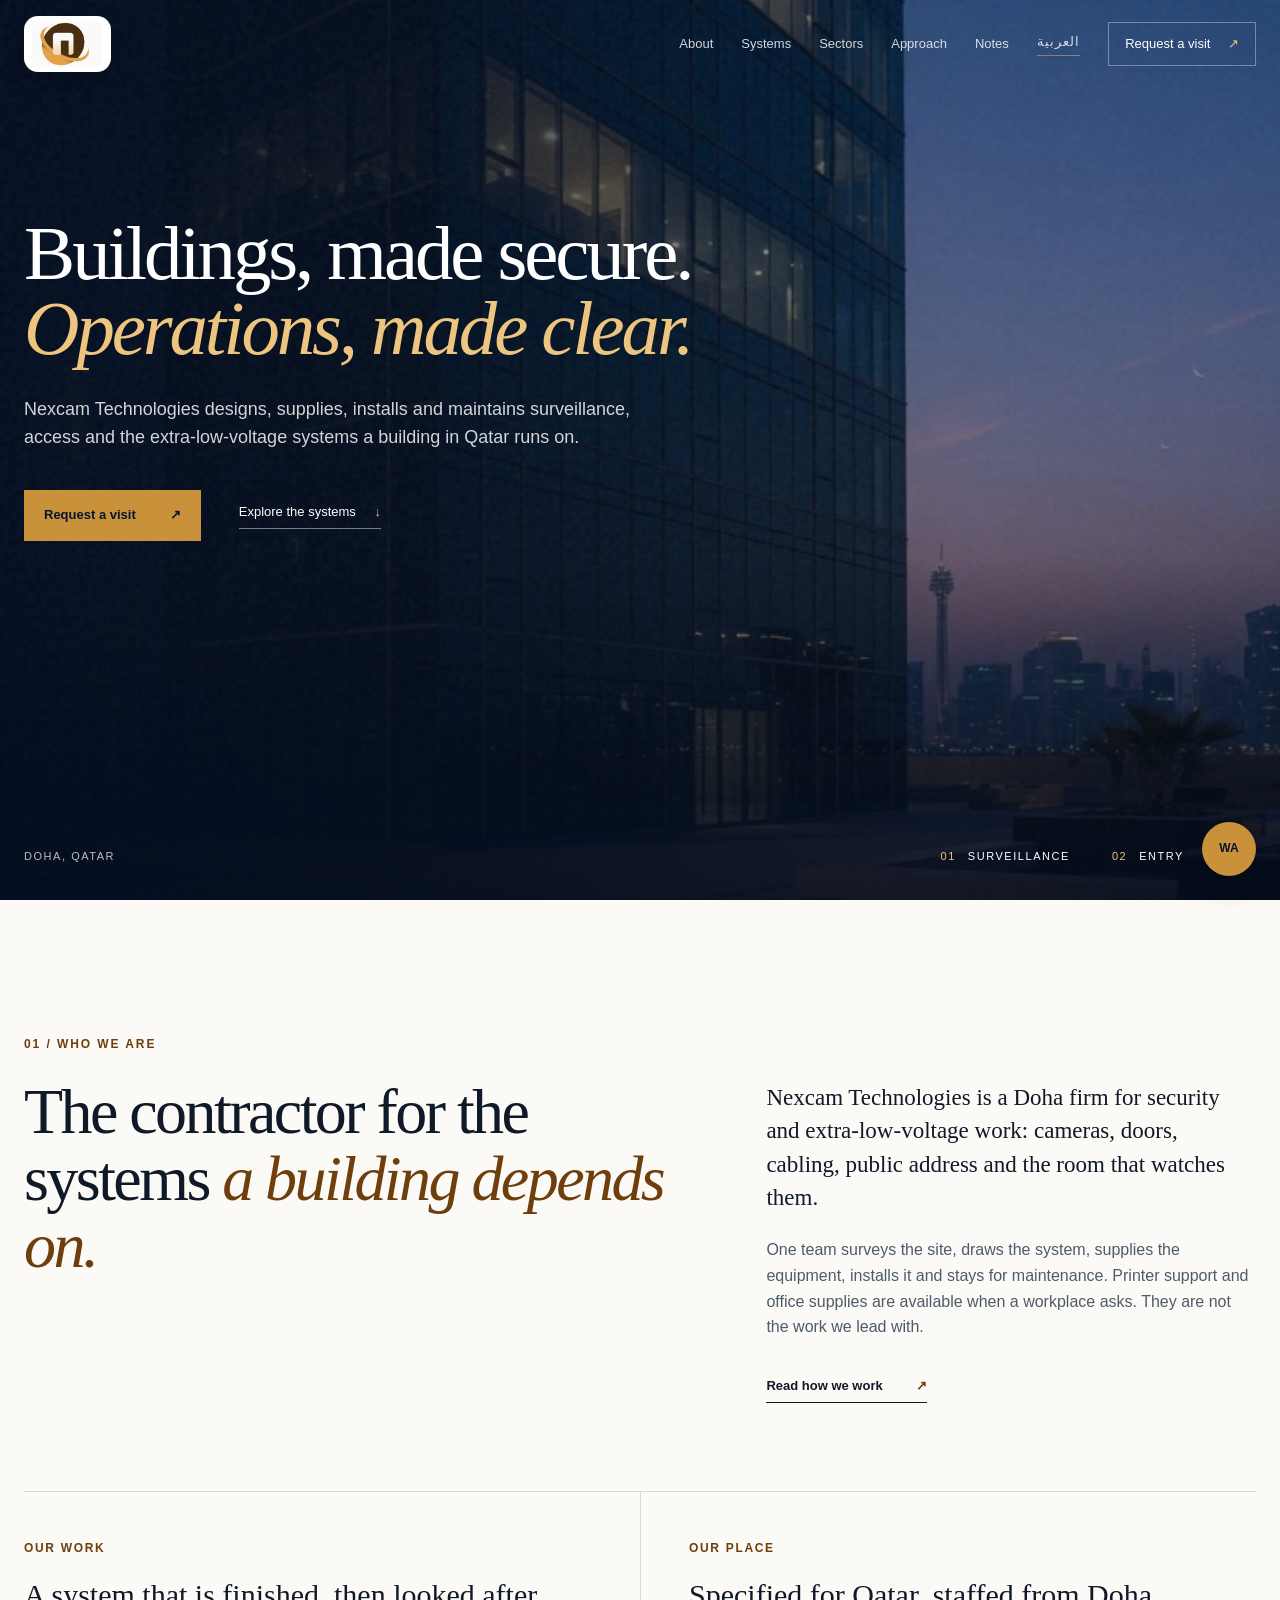
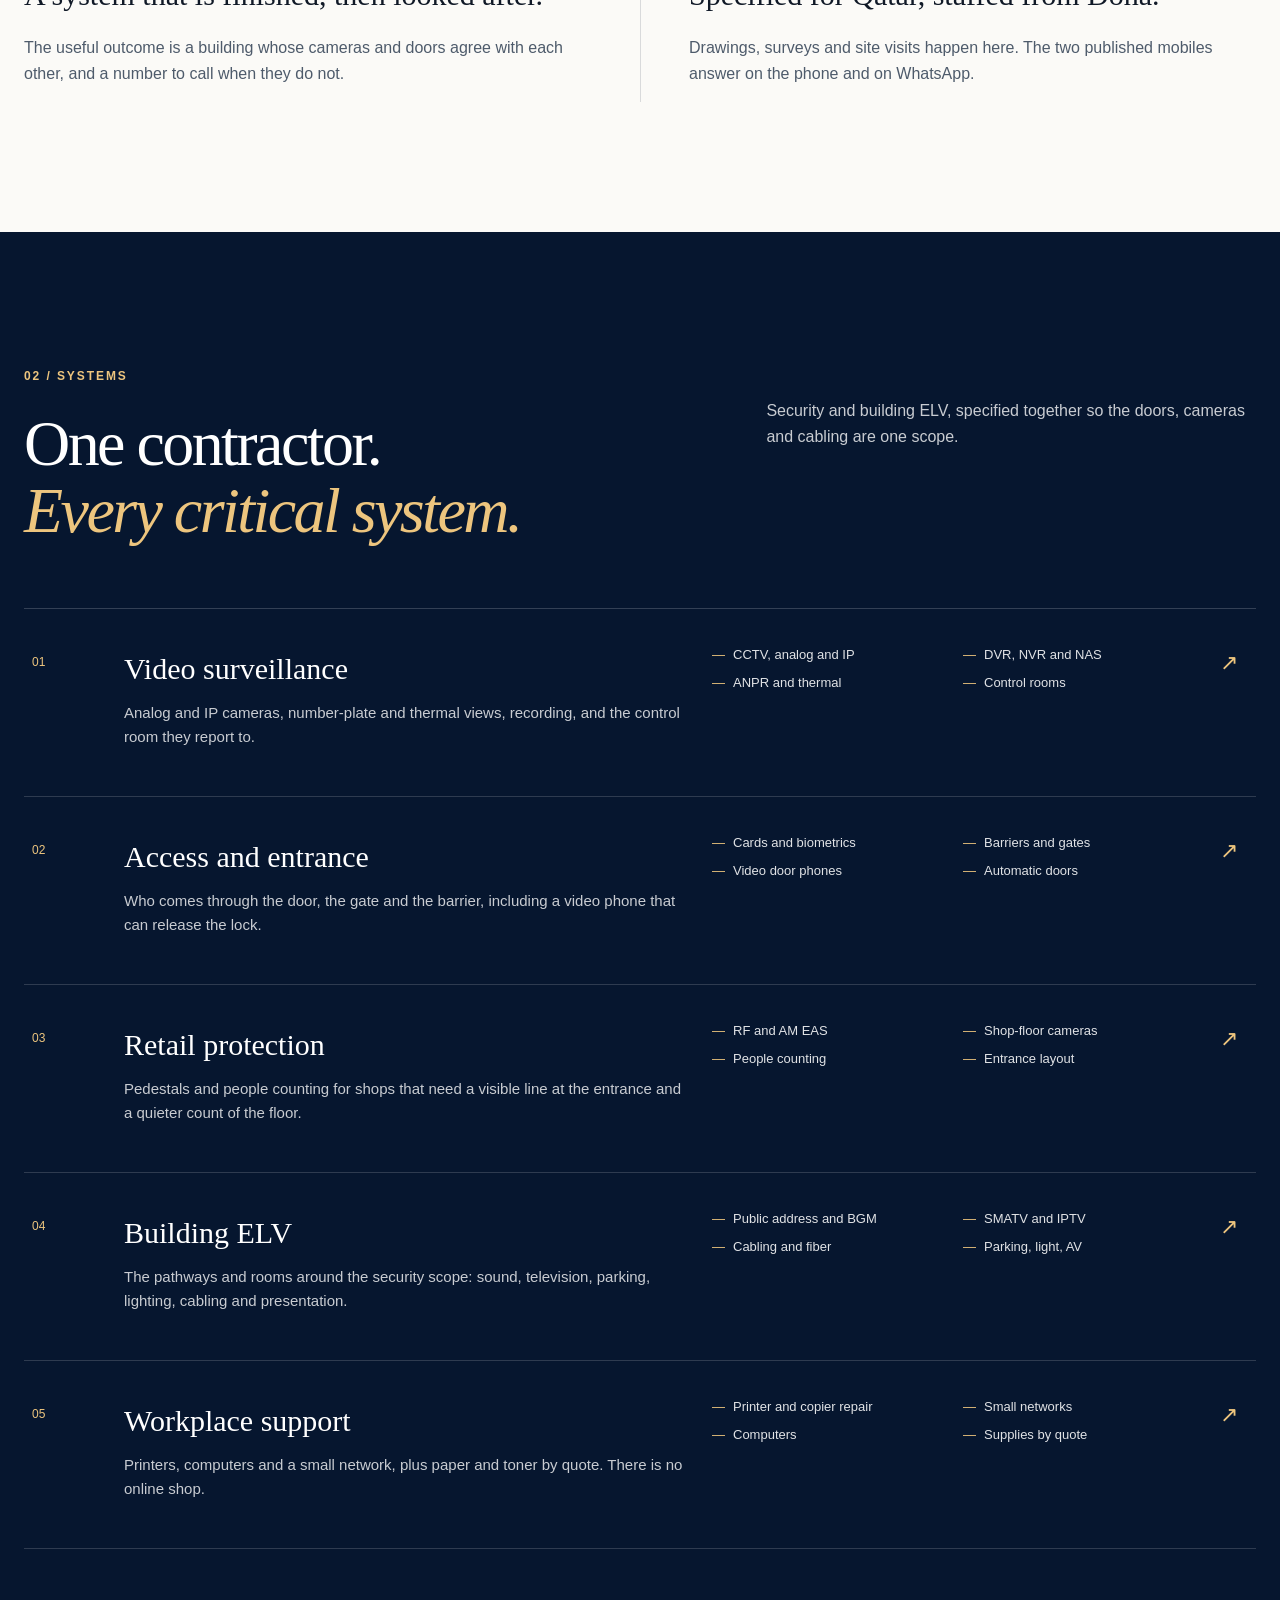
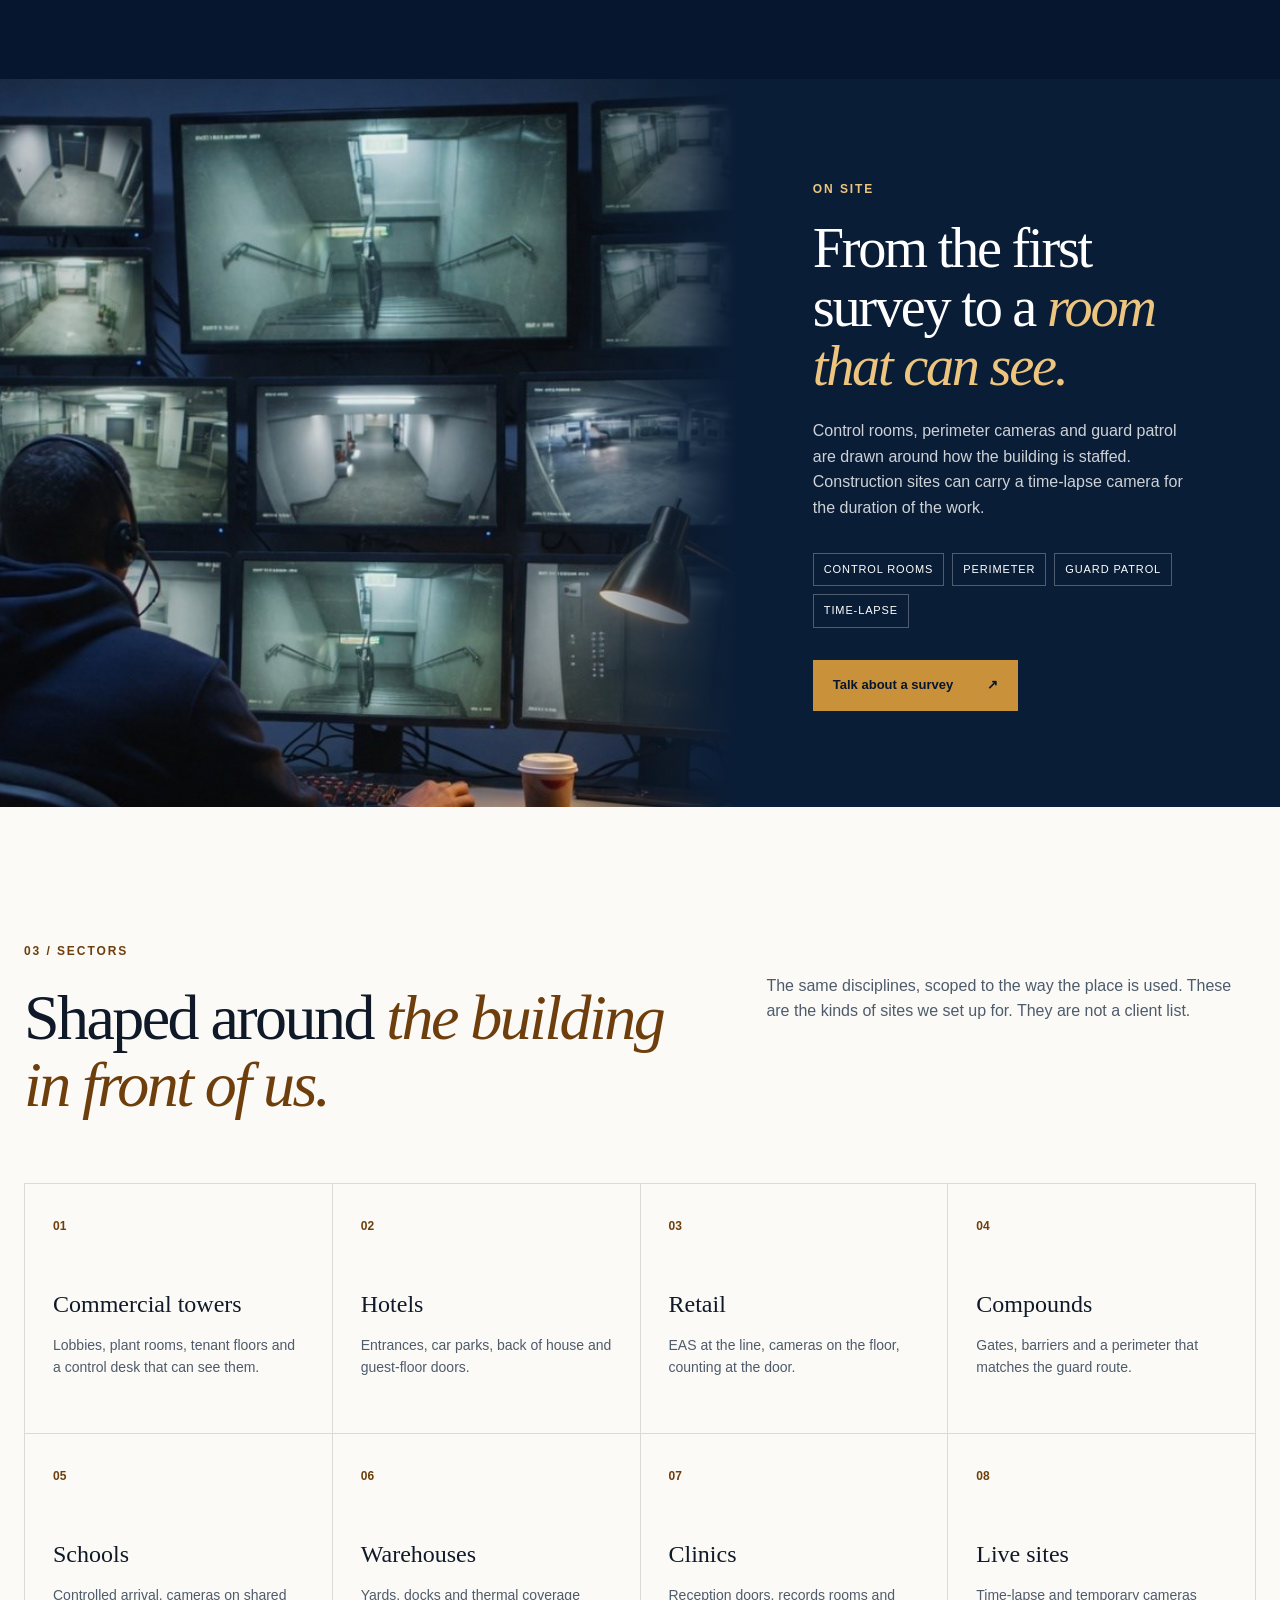
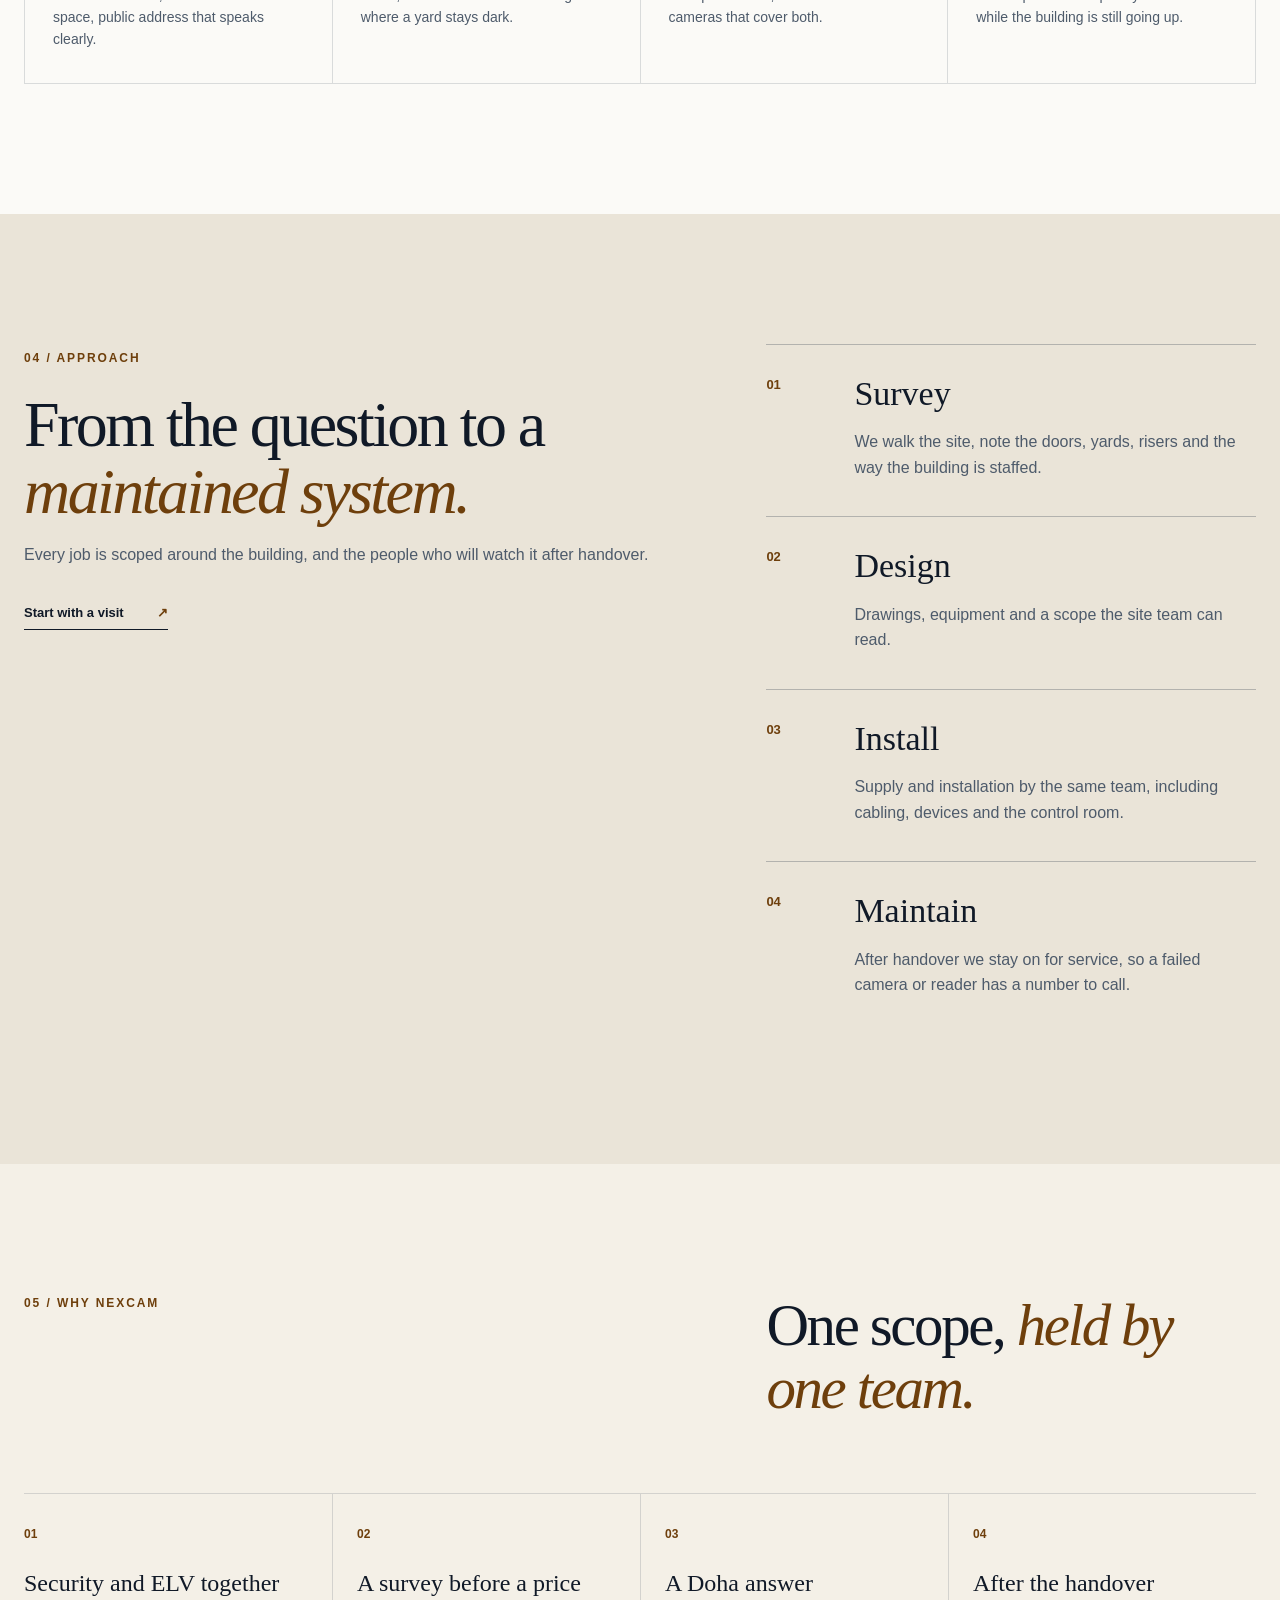
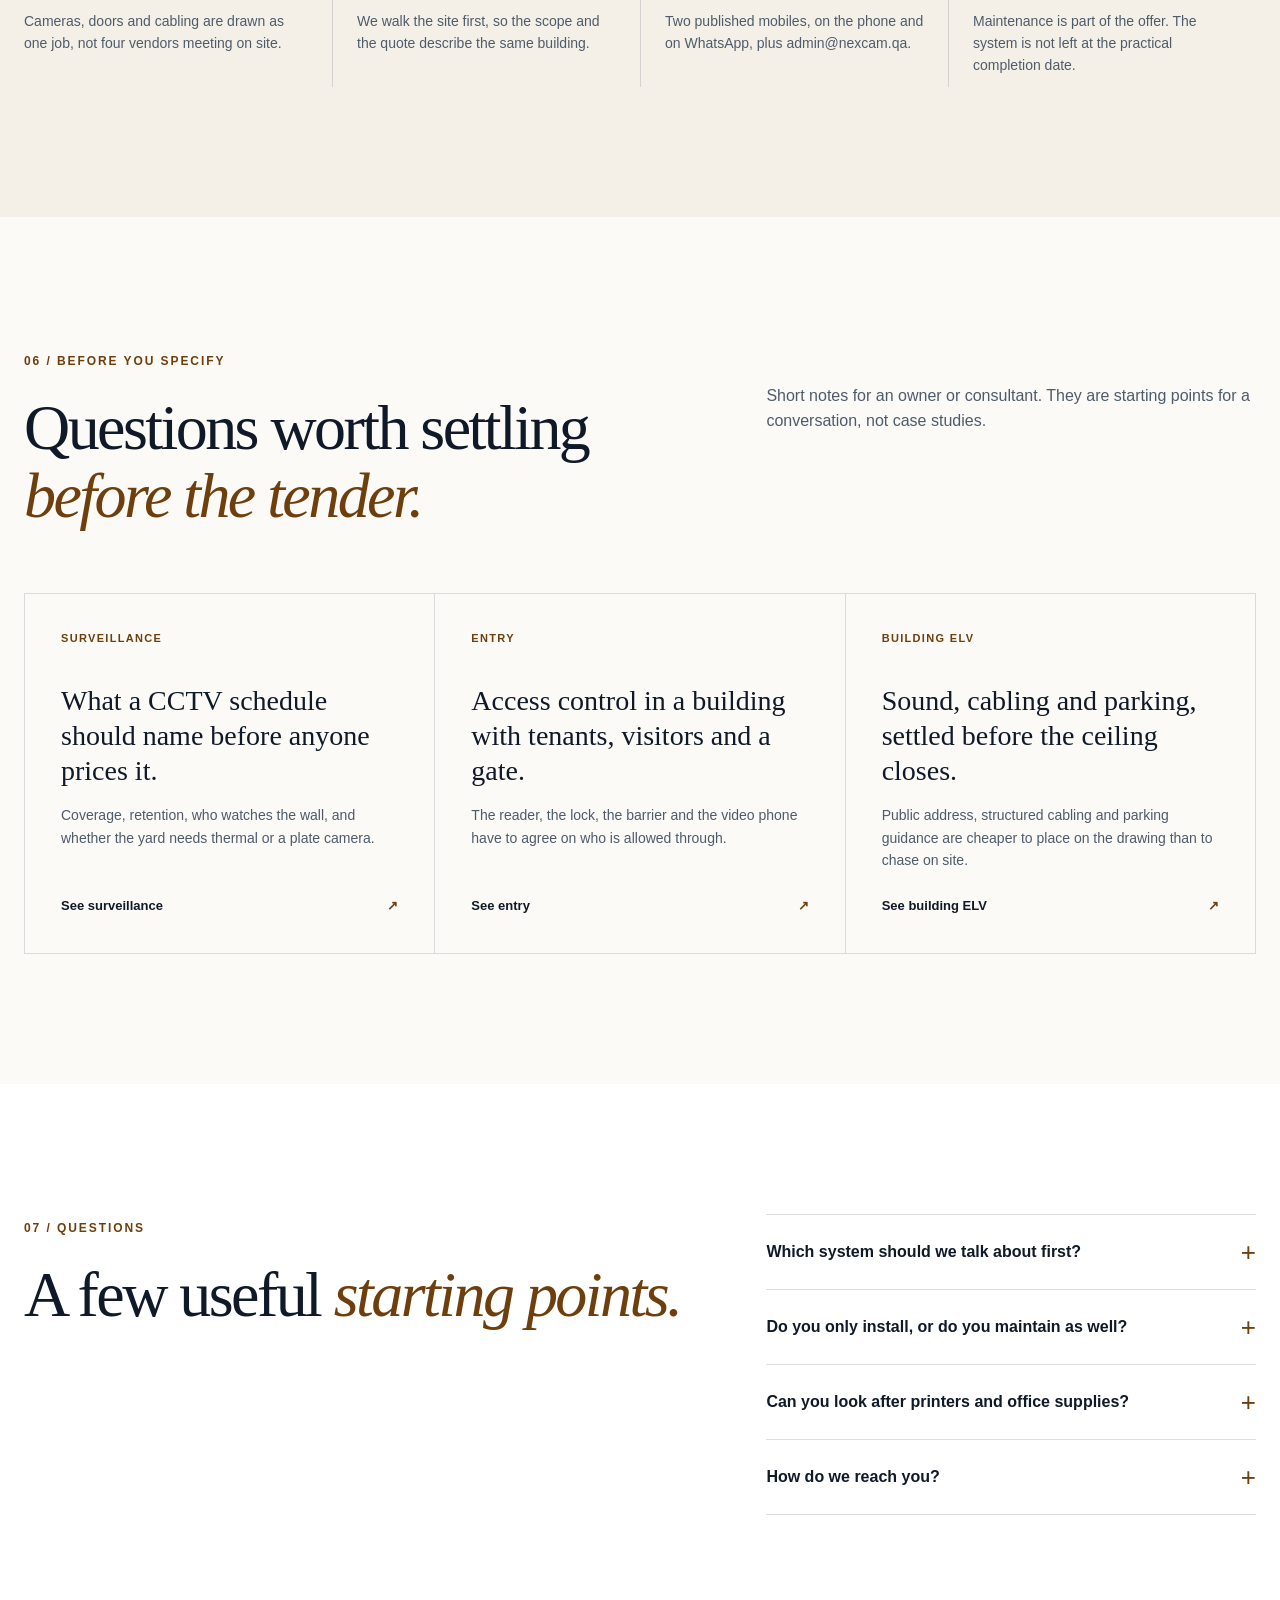
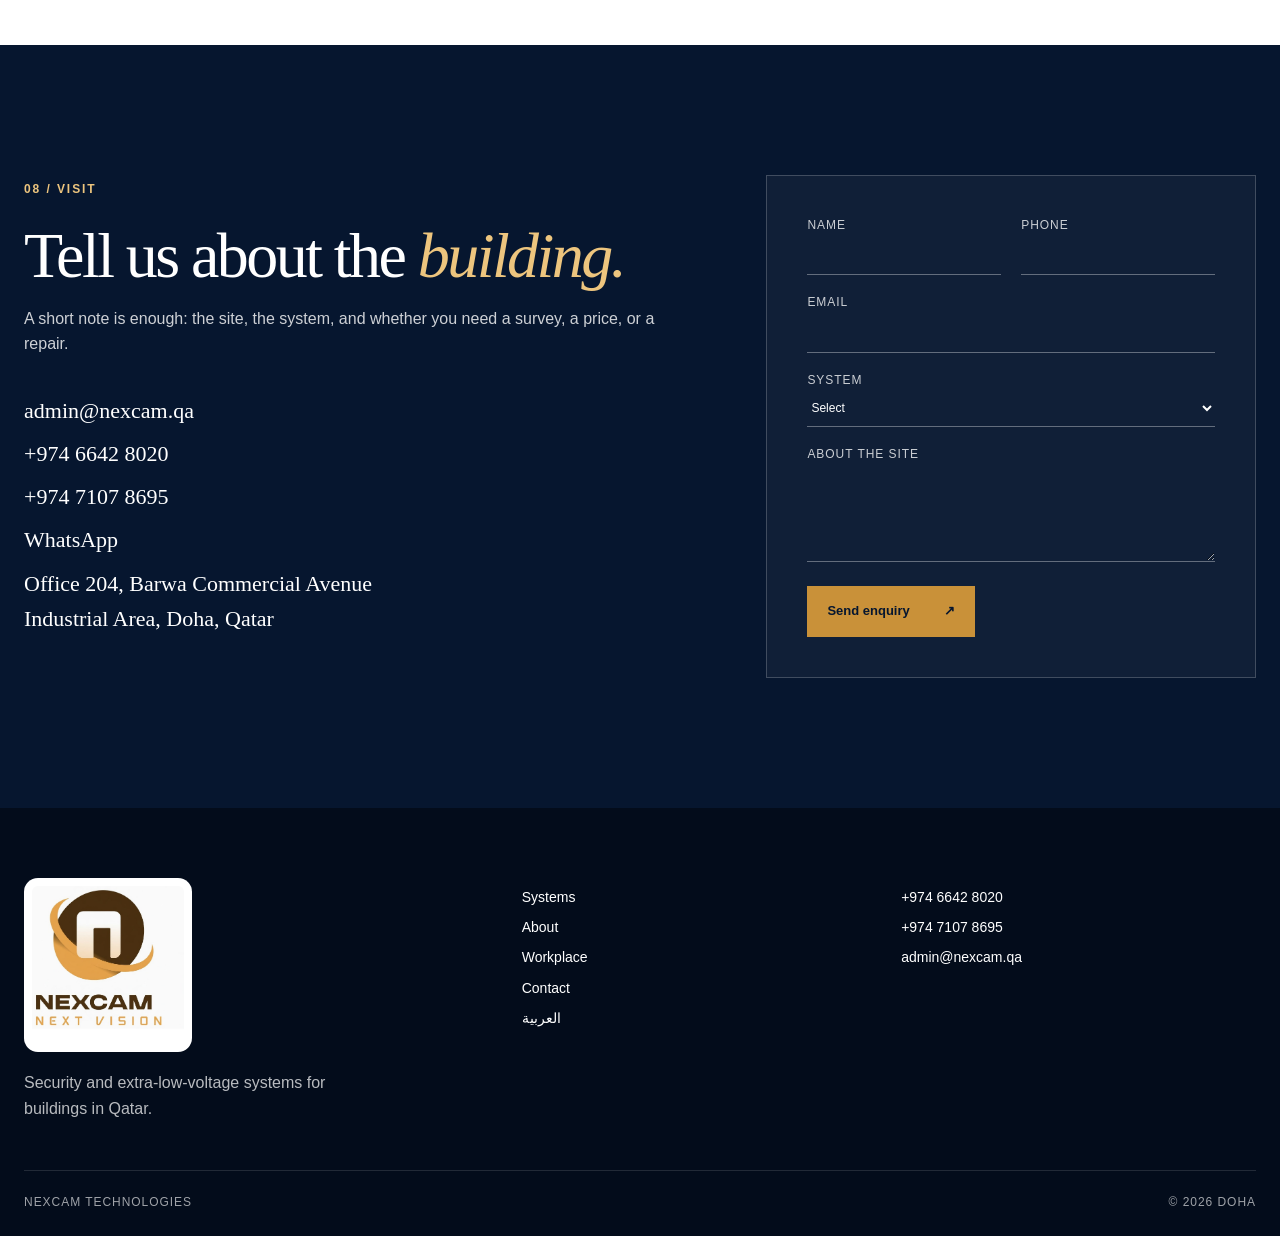
==== index.html @ b63e7134 "Remove fire alarm and fire safety content from the site Co-Authored-By: Claude Sonnet 5.5 <noreply@a" ====
<!DOCTYPE html>
<html lang="en" dir="ltr">
<head>
  <meta charset="utf-8">
  <meta name="viewport" content="width=device-width, initial-scale=1">
  <title>Nexcam Technologies | Security and ELV systems in Qatar</title>
  <meta name="description" content="Nexcam Technologies designs, supplies, installs and maintains security and extra-low-voltage systems for buildings in Qatar.">
  <link rel="canonical" href="https://nexcam.qa/">
  <link rel="alternate" hreflang="en" href="https://nexcam.qa/">
  <link rel="alternate" hreflang="ar" href="https://nexcam.qa/ar/">
  <link rel="alternate" hreflang="x-default" href="https://nexcam.qa/">
  <meta property="og:title" content="Nexcam Technologies | Security and ELV systems in Qatar">
  <meta property="og:description" content="Design, supply, installation and maintenance for surveillance, access and building ELV in Qatar.">
  <meta property="og:type" content="website">
  <meta property="og:url" content="https://nexcam.qa/">
  <meta property="og:image" content="https://nexcam.qa/images/dusk.jpg">
  <meta property="og:locale" content="en_QA">
  <meta property="og:locale:alternate" content="ar_QA">
  <meta name="twitter:card" content="summary_large_image">
  <meta name="theme-color" content="#06162f">
  <link rel="icon" href="assets/mark.svg" type="image/svg+xml">
  <link rel="preload" as="image" href="images/dusk.jpg">
  <link rel="stylesheet" href="css/styles.css">
  <script>document.documentElement.classList.add("js")</script>
  <script type="application/ld+json">
  {
    "@context": "https://schema.org",
    "@type": "LocalBusiness",
    "name": "Nexcam Technologies",
    "url": "https://nexcam.qa/",
    "image": "https://nexcam.qa/images/dusk.jpg",
    "email": "admin@nexcam.qa",
    "telephone": ["+97466428020", "+97471078695"],
    "address": {
      "@type": "PostalAddress",
      "streetAddress": "Office 204, Barwa Commercial Avenue, Industrial Area",
      "addressLocality": "Doha",
      "addressCountry": "QA"
    },
    "areaServed": "Qatar"
  }
  </script>
</head>
<body>
  <div class="scroll-progress" aria-hidden="true"><span></span></div>
  <a class="skip-link" href="#main">Skip to content</a>
  <header class="site-header" id="top">
    <div class="header-inner">
      <a class="brand" href="#top" aria-label="Nexcam Technologies home">
        <img src="images/logo-mark.jpg" alt="" width="320" height="320">
      </a>
      <div class="header-tools">
        <button class="menu-toggle" type="button" aria-expanded="false" aria-controls="main-nav" aria-label="Open navigation" data-open-label="Open navigation" data-close-label="Close navigation">
          <span></span><span></span>
        </button>
        <nav id="main-nav" class="main-nav" aria-label="Primary">
          <a href="#about">About</a>
          <a href="#services">Systems</a>
          <a href="#sectors">Sectors</a>
          <a href="#approach">Approach</a>
          <a href="#insights">Notes</a>
          <a class="lang" href="ar/index.html" hreflang="ar" lang="ar">العربية</a>
          <a class="nav-cta" href="#contact">Request a visit <span>↗</span></a>
        </nav>
      </div>
    </div>
  </header>
  <main id="main">
    <section class="hero" aria-labelledby="hero-title">
      <div class="hero-media" aria-hidden="true"></div>
      <div class="hero-grain" aria-hidden="true"></div>
      <div class="container hero-content">
        <h1 id="hero-title" class="reveal">Buildings, made secure.<br><em>Operations, made clear.</em></h1>
        <p class="hero-intro reveal">Nexcam Technologies designs, supplies, installs and maintains surveillance, access and the extra-low-voltage systems a building in Qatar runs on.</p>
        <div class="hero-actions reveal">
          <a class="button button-gold" href="#contact">Request a visit <span>↗</span></a>
          <a class="text-link" href="#services">Explore the systems <span>↓</span></a>
        </div>
      </div>
      <div class="hero-foot container reveal">
        <span>Doha, Qatar</span>
        <div class="hero-pillars">
          <span>01 <b>Surveillance</b></span>
          <span>02 <b>Entry</b></span>
        </div>
      </div>
    </section>

    <section class="statement section" id="about">
      <div class="container statement-grid">
        <div>
          <span class="section-index reveal">01 / Who we are</span>
          <h2 class="display reveal">The contractor for the systems <em>a building depends on.</em></h2>
        </div>
        <div class="statement-copy reveal">
          <p class="lead">Nexcam Technologies is a Doha firm for security and extra-low-voltage work: cameras, doors, cabling, public address and the room that watches them.</p>
          <p>One team surveys the site, draws the system, supplies the equipment, installs it and stays for maintenance. Printer support and office supplies are available when a workplace asks. They are not the work we lead with.</p>
          <a class="arrow-link" href="about.html">Read how we work <span>↗</span></a>
        </div>
      </div>
      <div class="container purpose-grid">
        <article class="purpose-card reveal">
          <small>Our work</small>
          <h3>A system that is finished, then looked after.</h3>
          <p>The useful outcome is a building whose cameras and doors agree with each other, and a number to call when they do not.</p>
        </article>
        <article class="purpose-card reveal">
          <small>Our place</small>
          <h3>Specified for Qatar, staffed from Doha.</h3>
          <p>Drawings, surveys and site visits happen here. The two published mobiles answer on the phone and on WhatsApp.</p>
        </article>
      </div>
    </section>

    <section class="services section section-navy" id="services">
      <div class="container">
        <div class="section-heading light">
          <div>
            <span class="section-index reveal">02 / Systems</span>
            <h2 class="display reveal">One contractor.<br><em>Every critical system.</em></h2>
          </div>
          <p class="reveal">Security and building ELV, specified together so the doors, cameras and cabling are one scope.</p>
        </div>
        <div class="service-list">
          <a class="service-row reveal" href="security.html#surveillance">
            <span class="service-no">01</span>
            <div><h3>Video surveillance</h3><p>Analog and IP cameras, number-plate and thermal views, recording, and the control room they report to.</p></div>
            <ul><li>CCTV, analog and IP</li><li>ANPR and thermal</li><li>DVR, NVR and NAS</li><li>Control rooms</li></ul>
            <span class="service-arrow" aria-hidden="true">↗</span>
          </a>
          <a class="service-row reveal" href="security.html#entry">
            <span class="service-no">02</span>
            <div><h3>Access and entrance</h3><p>Who comes through the door, the gate and the barrier, including a video phone that can release the lock.</p></div>
            <ul><li>Cards and biometrics</li><li>Video door phones</li><li>Barriers and gates</li><li>Automatic doors</li></ul>
            <span class="service-arrow" aria-hidden="true">↗</span>
          </a>
          <a class="service-row reveal" href="security.html#retail">
            <span class="service-no">03</span>
            <div><h3>Retail protection</h3><p>Pedestals and people counting for shops that need a visible line at the entrance and a quieter count of the floor.</p></div>
            <ul><li>RF and AM EAS</li><li>People counting</li><li>Shop-floor cameras</li><li>Entrance layout</li></ul>
            <span class="service-arrow" aria-hidden="true">↗</span>
          </a>
          <a class="service-row reveal" href="security.html#buildings">
            <span class="service-no">04</span>
            <div><h3>Building ELV</h3><p>The pathways and rooms around the security scope: sound, television, parking, lighting, cabling and presentation.</p></div>
            <ul><li>Public address and BGM</li><li>Cabling and fiber</li><li>SMATV and IPTV</li><li>Parking, light, AV</li></ul>
            <span class="service-arrow" aria-hidden="true">↗</span>
          </a>
          <a class="service-row reveal" href="workplace.html">
            <span class="service-no">05</span>
            <div><h3>Workplace support</h3><p>Printers, computers and a small network, plus paper and toner by quote. There is no online shop.</p></div>
            <ul><li>Printer and copier repair</li><li>Computers</li><li>Small networks</li><li>Supplies by quote</li></ul>
            <span class="service-arrow" aria-hidden="true">↗</span>
          </a>
        </div>
      </div>
    </section>

    <section class="trade-feature" aria-labelledby="watch-title">
      <div class="trade-image" role="img" aria-label="A dim control room with a wall of monitors."></div>
      <div class="trade-panel">
        <span class="section-index reveal">On site</span>
        <h2 id="watch-title" class="reveal">From the first survey to a <em>room that can see.</em></h2>
        <p class="reveal">Control rooms, perimeter cameras and guard patrol are drawn around how the building is staffed. Construction sites can carry a time-lapse camera for the duration of the work.</p>
        <div class="trade-tags reveal"><span>Control rooms</span><span>Perimeter</span><span>Guard patrol</span><span>Time-lapse</span></div>
        <a class="button button-gold reveal" href="#contact">Talk about a survey <span>↗</span></a>
      </div>
    </section>

    <section class="section" id="sectors">
      <div class="container">
        <div class="section-heading">
          <div>
            <span class="section-index reveal">03 / Sectors</span>
            <h2 class="display reveal">Shaped around <em>the building in front of us.</em></h2>
          </div>
          <p class="reveal">The same disciplines, scoped to the way the place is used. These are the kinds of sites we set up for. They are not a client list.</p>
        </div>
        <div class="industry-grid">
          <article class="industry-card reveal"><span>01</span><h3>Commercial towers</h3><p>Lobbies, plant rooms, tenant floors and a control desk that can see them.</p></article>
          <article class="industry-card reveal"><span>02</span><h3>Hotels</h3><p>Entrances, car parks, back of house and guest-floor doors.</p></article>
          <article class="industry-card reveal"><span>03</span><h3>Retail</h3><p>EAS at the line, cameras on the floor, counting at the door.</p></article>
          <article class="industry-card reveal"><span>04</span><h3>Compounds</h3><p>Gates, barriers and a perimeter that matches the guard route.</p></article>
          <article class="industry-card reveal"><span>05</span><h3>Schools</h3><p>Controlled arrival, cameras on shared space, public address that speaks clearly.</p></article>
          <article class="industry-card reveal"><span>06</span><h3>Warehouses</h3><p>Yards, docks and thermal coverage where a yard stays dark.</p></article>
          <article class="industry-card reveal"><span>07</span><h3>Clinics</h3><p>Reception doors, records rooms and cameras that cover both.</p></article>
          <article class="industry-card reveal"><span>08</span><h3>Live sites</h3><p>Time-lapse and temporary cameras while the building is still going up.</p></article>
        </div>
      </div>
    </section>

    <section class="approach section" id="approach">
      <div class="container approach-grid">
        <div class="approach-intro">
          <span class="section-index reveal">04 / Approach</span>
          <h2 class="display reveal">From the question to a <em>maintained system.</em></h2>
          <p class="reveal">Every job is scoped around the building, and the people who will watch it after handover.</p>
          <a class="arrow-link reveal" href="#contact">Start with a visit <span>↗</span></a>
        </div>
        <ol class="steps">
          <li class="reveal"><span>01</span><div><h3>Survey</h3><p>We walk the site, note the doors, yards, risers and the way the building is staffed.</p></div></li>
          <li class="reveal"><span>02</span><div><h3>Design</h3><p>Drawings, equipment and a scope the site team can read.</p></div></li>
          <li class="reveal"><span>03</span><div><h3>Install</h3><p>Supply and installation by the same team, including cabling, devices and the control room.</p></div></li>
          <li class="reveal"><span>04</span><div><h3>Maintain</h3><p>After handover we stay on for service, so a failed camera or reader has a number to call.</p></div></li>
        </ol>
      </div>
    </section>

    <section class="section section-ivory" id="why">
      <div class="container">
        <div class="why-head">
          <span class="section-index reveal">05 / Why Nexcam</span>
          <blockquote class="reveal">One scope, <em>held by one team.</em></blockquote>
        </div>
        <div class="why-grid">
          <article class="reveal"><span>01</span><h3>Security and ELV together</h3><p>Cameras, doors and cabling are drawn as one job, not four vendors meeting on site.</p></article>
          <article class="reveal"><span>02</span><h3>A survey before a price</h3><p>We walk the site first, so the scope and the quote describe the same building.</p></article>
          <article class="reveal"><span>03</span><h3>A Doha answer</h3><p>Two published mobiles, on the phone and on WhatsApp, plus admin@nexcam.qa.</p></article>
          <article class="reveal"><span>04</span><h3>After the handover</h3><p>Maintenance is part of the offer. The system is not left at the practical completion date.</p></article>
        </div>
      </div>
    </section>

    <section class="section" id="insights">
      <div class="container">
        <div class="section-heading">
          <div>
            <span class="section-index reveal">06 / Before you specify</span>
            <h2 class="display reveal">Questions worth settling <em>before the tender.</em></h2>
          </div>
          <p class="reveal">Short notes for an owner or consultant. They are starting points for a conversation, not case studies.</p>
        </div>
        <div class="insight-grid">
          <article class="insight-card reveal">
            <small>Surveillance</small>
            <h3>What a CCTV schedule should name before anyone prices it.</h3>
            <p>Coverage, retention, who watches the wall, and whether the yard needs thermal or a plate camera.</p>
            <a href="security.html#surveillance">See surveillance <span>↗</span></a>
          </article>
          <article class="insight-card reveal">
            <small>Entry</small>
            <h3>Access control in a building with tenants, visitors and a gate.</h3>
            <p>The reader, the lock, the barrier and the video phone have to agree on who is allowed through.</p>
            <a href="security.html#entry">See entry <span>↗</span></a>
          </article>
          <article class="insight-card reveal">
            <small>Building ELV</small>
            <h3>Sound, cabling and parking, settled before the ceiling closes.</h3>
            <p>Public address, structured cabling and parking guidance are cheaper to place on the drawing than to chase on site.</p>
            <a href="security.html#buildings">See building ELV <span>↗</span></a>
          </article>
        </div>
      </div>
    </section>

    <section class="faq section" id="questions">
      <div class="container faq-grid">
        <div>
          <span class="section-index reveal">07 / Questions</span>
          <h2 class="display reveal">A few useful <em>starting points.</em></h2>
        </div>
        <div class="accordion reveal">
          <details>
            <summary>Which system should we talk about first? <span>+</span></summary>
            <p>Start with the decision in front of you: a new building, a tender, or a failed camera line. We will say which parts of the scope belong together.</p>
          </details>
          <details>
            <summary>Do you only install, or do you maintain as well? <span>+</span></summary>
            <p>Both. Survey, design, supply, installation and maintenance are one sequence. A site can also call us for an existing system.</p>
          </details>
          <details>
            <summary>Can you look after printers and office supplies? <span>+</span></summary>
            <p>Yes, as a quieter line of work: printer and copier repair, computers, a small network, and paper, toner and desk supplies by quote. There is no cart.</p>
          </details>
          <details>
            <summary>How do we reach you? <span>+</span></summary>
            <p>Call or WhatsApp +974 6642 8020 or +974 7107 8695, or write to admin@nexcam.qa. The form opens an email with what you typed.</p>
          </details>
        </div>
      </div>
    </section>

    <section class="contact section" id="contact">
      <div class="container contact-grid">
        <div class="contact-copy">
          <span class="section-index reveal">08 / Visit</span>
          <h2 class="display reveal">Tell us about the <em>building.</em></h2>
          <p class="reveal">A short note is enough: the site, the system, and whether you need a survey, a price, or a repair.</p>
          <div class="contact-details reveal">
            <a href="mailto:admin@nexcam.qa">admin@nexcam.qa</a>
            <a href="tel:+97466428020">+974 6642 8020</a>
            <a href="tel:+97471078695">+974 7107 8695</a>
            <a href="https://wa.me/97466428020">WhatsApp</a>
            <span>Office 204, Barwa Commercial Avenue<br>Industrial Area, Doha, Qatar</span>
          </div>
        </div>
        <form class="contact-form enquiry reveal" data-subject="Website enquiry">
          <p class="form-error" hidden>Add the missing fields, then send again.</p>
          <div class="field-row">
            <label>Name<input id="name" name="name" required autocomplete="name"></label>
            <label>Phone<input id="phone" name="phone" type="tel" required autocomplete="tel"></label>
          </div>
          <label>Email<input id="email" name="email" type="email" required autocomplete="email"></label>
          <label>System
            <select id="service" name="service" required>
              <option value="">Select</option>
              <option>Surveillance</option>
              <option>Access and entrance</option>
              <option>Retail protection</option>
              <option>Building ELV</option>
              <option>Workplace support</option>
              <option>Not sure yet</option>
            </select>
          </label>
          <label>About the site<textarea id="message" name="message" rows="4" required></textarea></label>
          <label class="hp-field">Company<input name="company" tabindex="-1" autocomplete="off"></label>
          <button class="button button-gold" type="submit">Send enquiry <span>↗</span></button>
          <p class="form-note" hidden>Your email app will open with this note addressed to admin@nexcam.qa.</p>
        </form>
      </div>
    </section>
  </main>
  <footer class="site-footer">
    <div class="container footer-top">
      <div class="footer-brand">
        <img src="images/logo.jpg" alt="Nexcam, Next Vision" width="280" height="280">
        <p>Security and extra-low-voltage systems for buildings in Qatar.</p>
      </div>
      <nav class="footer-links" aria-label="Footer">
        <a href="security.html">Systems</a>
        <a href="about.html">About</a>
        <a href="workplace.html">Workplace</a>
        <a href="contact.html">Contact</a>
        <a href="ar/index.html" hreflang="ar" lang="ar">العربية</a>
      </nav>
      <div class="footer-links">
        <a href="tel:+97466428020">+974 6642 8020</a>
        <a href="tel:+97471078695">+974 7107 8695</a>
        <a href="mailto:admin@nexcam.qa">admin@nexcam.qa</a>
      </div>
    </div>
    <div class="container footer-bottom">
      <span>Nexcam Technologies</span>
      <span>© <span id="year"></span> Doha</span>
    </div>
  </footer>
  <a class="whatsapp-float" href="https://wa.me/97466428020?text=Hello%20Nexcam%2C%20I%20would%20like%20to%20discuss%20a%20building." aria-label="WhatsApp Nexcam">WA</a>
  <script src="js/main.js"></script>
</body>
</html>
---- css/styles.css ----
:root {
  --navy: #06162f;
  --navy-2: #0b2344;
  --gold: #c99139;
  --gold-light: #edc57e;
  --gold-ink: #6e3f0c;
  --ivory: #f4f0e7;
  --paper: #fbfaf7;
  --ink: #101927;
  --muted: #4e5b6b;
  --line: rgba(13, 29, 50, 0.14);
  --max: 1240px;
  --serif: Georgia, "Times New Roman", serif;
  --sans: "Segoe UI", Arial, sans-serif;
  --header: 88px;
}

* { box-sizing: border-box; }
html { scroll-behavior: smooth; overflow-x: clip; scrollbar-color: var(--gold) var(--navy); }
body {
  margin: 0;
  background: var(--paper);
  color: var(--ink);
  font-family: var(--sans);
  font-size: 16px;
  line-height: 1.6;
  overflow-x: hidden;
}
[dir="rtl"] {
  --serif: "Traditional Arabic", "Sakkal Majalla", "Noto Naskh Arabic", Georgia, serif;
  --sans: "Segoe UI", Tahoma, "Noto Naskh Arabic", sans-serif;
}
a { color: inherit; text-decoration: none; }
button, input, textarea, select { font: inherit; color: inherit; }
img { max-width: 100%; display: block; }
::selection { background: var(--gold); color: var(--navy); }
:focus-visible { outline: 2px solid var(--gold); outline-offset: 3px; }
.container { width: min(calc(100% - 48px), var(--max)); margin-inline: auto; }
.section { padding: 130px 0; }
.section-navy { background: var(--navy); color: white; }
.section-ivory { background: var(--ivory); }
.skip-link {
  position: fixed;
  top: -80px;
  inset-inline-start: 20px;
  z-index: 999;
  background: white;
  color: var(--navy);
  padding: 12px 18px;
}
.skip-link:focus { top: 20px; }
.scroll-progress { position: fixed; inset: 0 0 auto; height: 3px; z-index: 999; background: transparent; }
.scroll-progress span { display: block; width: 0; height: 100%; background: var(--gold); }

.site-header {
  position: fixed;
  inset: 0 0 auto;
  z-index: 100;
  height: var(--header);
  color: white;
  transition: background 0.35s, height 0.35s, box-shadow 0.35s;
}
.site-header.scrolled,
.site-header.solid {
  height: 72px;
  background: rgba(6, 22, 47, 0.96);
  box-shadow: 0 12px 30px rgba(0, 0, 0, 0.18);
  backdrop-filter: blur(16px);
}
.header-inner {
  height: 100%;
  width: min(calc(100% - 48px), 1380px);
  margin: auto;
  display: flex;
  align-items: center;
  justify-content: space-between;
  gap: 24px;
}
.brand { display: inline-flex; align-items: center; background: #fff; border-radius: 14px; padding: 5px 8px; box-shadow: 0 8px 22px rgba(0, 0, 0, 0.22); }
.brand img { height: 46px; width: auto; object-fit: contain; border-radius: 8px; }
.header-tools { display: flex; align-items: center; gap: 22px; }
.main-nav { display: flex; align-items: center; gap: 28px; font-size: 13px; }
.main-nav > a:not(.nav-cta) { color: rgba(255, 255, 255, 0.82); transition: color 0.25s; }
.main-nav > a:not(.nav-cta):hover,
.main-nav > a[aria-current="page"] { color: white; }
.nav-cta { border: 1px solid rgba(255, 255, 255, 0.35); padding: 11px 16px; color: white; }
.nav-cta span { color: var(--gold-light); margin-inline-start: 14px; }
.lang {
  color: var(--gold-light);
  font-size: 13px;
  letter-spacing: 0.08em;
  border-bottom: 1px solid rgba(237, 197, 126, 0.45);
  padding-bottom: 2px;
}
.menu-toggle { display: none; background: none; border: 0; width: 44px; height: 44px; padding: 10px; cursor: pointer; }
.menu-toggle span { display: block; height: 1px; background: white; margin: 8px 0; transition: transform 0.25s; }

.hero {
  position: relative;
  min-height: 790px;
  height: 100svh;
  color: white;
  overflow: hidden;
  background: var(--navy);
}
.hero-media {
  position: absolute;
  inset: -6% 0;
  background:
    linear-gradient(90deg, rgba(3, 13, 31, 0.99) 0%, rgba(3, 13, 31, 0.84) 32%, rgba(3, 13, 31, 0.28) 68%, rgba(3, 13, 31, 0.18) 100%),
    url("../images/dusk.jpg") center / cover no-repeat;
  will-change: transform;
}
[dir="rtl"] .hero-media {
  background:
    linear-gradient(270deg, rgba(3, 13, 31, 0.99) 0%, rgba(3, 13, 31, 0.84) 32%, rgba(3, 13, 31, 0.28) 68%, rgba(3, 13, 31, 0.18) 100%),
    url("../images/dusk.jpg") center / cover no-repeat;
}
.hero::after {
  content: "";
  position: absolute;
  inset: 0;
  background: linear-gradient(0deg, rgba(3, 13, 31, 0.78), transparent 38%);
  pointer-events: none;
}
.hero-grain {
  position: absolute;
  inset: 0;
  opacity: 0.13;
  pointer-events: none;
  background-image: url("data:image/svg+xml,%3Csvg viewBox='0 0 180 180' xmlns='http://www.w3.org/2000/svg'%3E%3Cfilter id='n'%3E%3CfeTurbulence type='fractalNoise' baseFrequency='.8' numOctaves='3' stitchTiles='stitch'/%3E%3C/filter%3E%3Crect width='100%25' height='100%25' filter='url(%23n)' opacity='.45'/%3E%3C/svg%3E");
}
.hero-content { position: relative; z-index: 2; padding-top: clamp(160px, 22vh, 230px); }
.section-index {
  display: inline-block;
  color: var(--gold-ink);
  font-size: 12px;
  font-weight: 700;
  letter-spacing: 0.16em;
  text-transform: uppercase;
}
[dir="rtl"] .section-index,
[dir="rtl"] .hero-foot,
[dir="rtl"] .lang { letter-spacing: 0; text-transform: none; }
.hero h1 {
  font-family: var(--serif);
  font-weight: 400;
  font-size: clamp(52px, 6vw, 92px);
  letter-spacing: -0.04em;
  line-height: 0.98;
  margin: 18px 0 28px;
  max-width: 12em;
}
[dir="rtl"] .hero h1 { letter-spacing: 0; line-height: 1.25; max-width: 12ch; }
.hero h1 em, .display em, .trade-panel h2 em, blockquote em { font-style: italic; font-weight: 400; }
.hero h1 em, .trade-panel h2 em, .contact-copy .display em, .page-hero em { color: var(--gold-light); }
.display em, blockquote em { color: var(--gold-ink); }
.hero-intro { max-width: 40rem; color: rgba(255, 255, 255, 0.82); font-size: 18px; text-wrap: pretty; }
.hero-actions { display: flex; align-items: center; gap: 38px; margin-top: 38px; flex-wrap: wrap; }
.button {
  display: inline-flex;
  align-items: center;
  justify-content: space-between;
  gap: 34px;
  padding: 15px 20px;
  border: 0;
  font-weight: 650;
  font-size: 13px;
  cursor: pointer;
  transition: transform 0.25s, background 0.25s;
}
.button:hover { transform: translateY(-2px); }
.button-gold { background: var(--gold); color: var(--navy); }
.button-gold:hover { background: var(--gold-light); }
.text-link { font-size: 13px; border-bottom: 1px solid rgba(255, 255, 255, 0.45); padding-bottom: 5px; }
.text-link span { color: var(--gold-light); margin-inline-start: 15px; }
.arrow-link span { color: var(--gold-ink); margin-inline-start: 15px; }
.section-navy .section-index,
.trade-panel .section-index,
.contact .section-index,
.page-hero .crumb { color: var(--gold-light); }
.hero-foot {
  position: absolute;
  z-index: 2;
  bottom: 34px;
  left: 50%;
  transform: translateX(-50%);
  width: min(calc(100% - 48px), var(--max));
  display: flex;
  align-items: end;
  justify-content: space-between;
  gap: 24px;
  font-size: 11px;
  text-transform: uppercase;
  letter-spacing: 0.14em;
  color: rgba(255, 255, 255, 0.72);
}
.hero-foot.reveal { transform: translate(-50%, 32px); }
.js .hero-foot.reveal.is-visible { transform: translate(-50%, 0); }
.hero-pillars { display: flex; gap: 42px; padding-inline-end: 72px; }
.hero-pillars span { display: flex; gap: 12px; color: var(--gold-light); }
.hero-pillars b { color: white; font-weight: 500; }

.page-hero { background: var(--navy); color: white; padding: 168px 0 78px; }
.page-hero .display { margin: 12px 0 0; max-width: 14em; }
.crumb { color: var(--gold-light); font-size: 13px; }

.statement-grid, .section-heading, .approach-grid, .faq-grid, .contact-grid, .why-head {
  display: grid;
  grid-template-columns: 1.15fr 0.85fr;
  gap: 80px;
  align-items: start;
}
.display {
  font-family: var(--serif);
  font-weight: 400;
  font-size: clamp(42px, 5vw, 72px);
  letter-spacing: -0.04em;
  line-height: 1.05;
  margin: 22px 0 0;
}
[dir="rtl"] .display,
[dir="rtl"] .hero h1,
[dir="rtl"] blockquote { letter-spacing: 0; line-height: 1.35; }
.statement-copy { padding-top: 28px; }
.statement-copy p, .approach-intro > p, .section-heading > p { color: var(--muted); }
.statement-copy .lead, .lead {
  color: var(--ink);
  font-family: var(--serif);
  font-size: 23px;
  line-height: 1.45;
}
.arrow-link {
  display: inline-flex;
  gap: 18px;
  font-weight: 700;
  font-size: 13px;
  padding-bottom: 5px;
  border-bottom: 1px solid var(--ink);
  margin-top: 20px;
}
.section-navy .arrow-link,
.contact .arrow-link { border-bottom-color: rgba(255, 255, 255, 0.45); color: white; }
.purpose-grid { display: grid; grid-template-columns: 1fr 1fr; margin-top: 88px; border-top: 1px solid var(--line); }
.purpose-card { padding: 42px 48px 0 0; }
.purpose-card + .purpose-card { border-inline-start: 1px solid var(--line); padding-inline-start: 48px; padding-inline-end: 0; }
.purpose-card small { text-transform: uppercase; letter-spacing: 0.14em; color: var(--gold-ink); font-weight: 700; font-size: 12px; }
[dir="rtl"] .purpose-card small { letter-spacing: 0; text-transform: none; }
.purpose-card h3 { font-family: var(--serif); font-size: 30px; font-weight: 400; margin: 12px 0; }
.purpose-card p { color: var(--muted); max-width: 42rem; }

.section-heading { margin-bottom: 64px; }
.section-heading > p { margin: 36px 0 0; max-width: 42rem; }
.section-heading.light > p { color: rgba(255, 255, 255, 0.78); }
.section-heading.light .display em { color: var(--gold-light); }
.service-list { border-top: 1px solid rgba(255, 255, 255, 0.18); }
a.service-row { color: inherit; }
.service-row {
  min-height: 188px;
  padding: 36px 8px;
  display: grid;
  grid-template-columns: 64px 1.05fr 0.9fr 28px;
  gap: 28px;
  align-items: start;
  border-bottom: 1px solid rgba(255, 255, 255, 0.16);
  transition: background 0.3s, padding 0.3s;
}
.service-row:hover { background: rgba(255, 255, 255, 0.045); padding-inline-start: 18px; }
.service-no { color: var(--gold-light); font-size: 12px; padding-top: 8px; }
.service-row h3 { font-family: var(--serif); font-weight: 400; font-size: 30px; margin: 0 0 8px; }
.service-row p { color: rgba(255, 255, 255, 0.78); margin: 0; font-size: 15px; }
.service-row ul { list-style: none; margin: 0; padding: 0; color: rgba(255, 255, 255, 0.88); font-size: 13px; columns: 2; column-gap: 22px; }
.service-row li { margin-bottom: 7px; break-inside: avoid; }
.service-row li::before { content: "—"; color: var(--gold-light); margin-inline-end: 8px; }
.service-arrow { color: var(--gold-light); font-size: 22px; transition: transform 0.3s; }
.service-row:hover .service-arrow { transform: rotate(45deg); }
[dir="rtl"] .service-row:hover .service-arrow { transform: rotate(-45deg); }

.trade-feature { min-height: 680px; display: grid; grid-template-columns: 1.15fr 0.85fr; background: #0a1d36; color: white; }
.trade-image {
  background:
    linear-gradient(90deg, transparent 78%, #0a1d36 100%),
    url("../images/control-room.jpg") center / cover;
  min-height: 640px;
}
[dir="rtl"] .trade-image {
  background:
    linear-gradient(270deg, transparent 78%, #0a1d36 100%),
    url("../images/control-room.jpg") center / cover;
}
.trade-panel { padding: 96px clamp(36px, 6vw, 88px); align-self: center; }
.trade-panel h2 {
  font-family: var(--serif);
  font-size: clamp(40px, 4.4vw, 64px);
  font-weight: 400;
  line-height: 1.05;
  letter-spacing: -0.04em;
  margin: 18px 0 22px;
}
[dir="rtl"] .trade-panel h2 { letter-spacing: 0; line-height: 1.35; }
.trade-panel p { color: rgba(255, 255, 255, 0.8); }
.trade-tags { margin: 32px 0; display: flex; flex-wrap: wrap; gap: 8px; }
.trade-tags span {
  padding: 7px 10px;
  border: 1px solid rgba(255, 255, 255, 0.28);
  font-size: 11px;
  letter-spacing: 0.08em;
  text-transform: uppercase;
}
[dir="rtl"] .trade-tags span { letter-spacing: 0; text-transform: none; }

.industry-grid, .insight-grid { display: grid; border-top: 1px solid var(--line); border-inline-start: 1px solid var(--line); }
.industry-grid { grid-template-columns: repeat(4, 1fr); }
.industry-card, .insight-card { border-inline-end: 1px solid var(--line); border-bottom: 1px solid var(--line); }
.industry-card { min-height: 250px; padding: 28px; transition: background 0.3s, color 0.3s; }
.industry-card:hover { background: var(--navy); color: white; }
.industry-card > span, .why-grid span, .insight-card small { color: var(--gold-ink); font-size: 12px; font-weight: 700; }
.industry-card h3 { font-family: var(--serif); font-size: 24px; font-weight: 400; margin: 48px 0 10px; }
.industry-card p, .why-grid p, .insight-card p { font-size: 14px; color: var(--muted); margin: 0; }
.industry-card:hover p { color: rgba(255, 255, 255, 0.8); }

.approach { background: #eae4d8; }
.approach-intro { position: sticky; top: 120px; align-self: start; }
.steps { list-style: none; margin: 0; padding: 0; }
.steps li { display: grid; grid-template-columns: 64px 1fr; gap: 24px; padding: 22px 0 36px; border-top: 1px solid rgba(13, 29, 50, 0.25); }
.steps li > span { color: var(--gold-ink); font-size: 13px; font-weight: 700; padding-top: 8px; }
.steps h3 { font-family: var(--serif); font-size: 34px; font-weight: 400; margin: 0 0 8px; }
.steps p { color: var(--muted); margin: 0; }

blockquote {
  margin: 0;
  font-family: var(--serif);
  font-size: clamp(38px, 4.6vw, 68px);
  line-height: 1.08;
  letter-spacing: -0.04em;
}
.why-grid { margin-top: 72px; display: grid; grid-template-columns: repeat(4, 1fr); }
.why-grid article { border-top: 1px solid var(--line); padding: 26px 24px 10px 0; }
.why-grid article + article { border-inline-start: 1px solid var(--line); padding-inline-start: 24px; }
.why-grid h3 { font-family: var(--serif); font-size: 24px; font-weight: 400; line-height: 1.25; margin: 22px 0 12px; }

.insight-grid { grid-template-columns: repeat(3, 1fr); }
.insight-card {
  padding: 36px;
  min-height: 360px;
  display: flex;
  flex-direction: column;
  background: transparent;
  transition: transform 0.35s, box-shadow 0.35s, background 0.35s;
}
.insight-card:hover { transform: translateY(-8px); box-shadow: 0 22px 44px rgba(0, 0, 0, 0.12); background: white; }
.insight-card small { text-transform: uppercase; letter-spacing: 0.12em; font-size: 11px; }
[dir="rtl"] .insight-card small { letter-spacing: 0; text-transform: none; }
.insight-card h3 { font-family: var(--serif); font-size: 28px; font-weight: 400; line-height: 1.25; margin: 36px 0 16px; }
.insight-card a { margin-top: auto; font-weight: 700; font-size: 13px; }
.insight-card a span { color: var(--gold-ink); float: inline-end; }

.faq { background: white; }
.accordion { border-top: 1px solid var(--line); }
details { border-bottom: 1px solid var(--line); }
summary {
  cursor: pointer;
  list-style: none;
  padding: 24px 0;
  font-weight: 650;
  display: flex;
  justify-content: space-between;
  gap: 24px;
}
summary::-webkit-details-marker { display: none; }
summary span { color: var(--gold-ink); font-size: 26px; font-weight: 300; line-height: 1; transition: transform 0.3s; }
details[open] summary span { transform: rotate(45deg); }
details p { margin: -4px 48px 26px 0; color: var(--muted); max-width: 62ch; }
[dir="rtl"] details p { margin: -4px 0 26px 48px; }

.contact { background: var(--navy); color: white; }
main > .contact:first-child { padding-top: 168px; }
.band h2 em { color: var(--gold-light); font-style: italic; }
.contact-copy > p { color: rgba(255, 255, 255, 0.8); max-width: 40rem; }
.contact-details { display: flex; flex-direction: column; margin-top: 36px; gap: 8px; font-family: var(--serif); font-size: 22px; }
.contact-details a:hover { color: var(--gold-light); }
.contact-form { padding: 40px; border: 1px solid rgba(255, 255, 255, 0.2); background: rgba(255, 255, 255, 0.04); position: relative; }
.contact-form label { display: block; color: rgba(255, 255, 255, 0.78); font-size: 12px; text-transform: uppercase; letter-spacing: 0.08em; margin-bottom: 18px; }
[dir="rtl"] .contact-form label { letter-spacing: 0; text-transform: none; }
.field-row { display: grid; grid-template-columns: 1fr 1fr; gap: 20px; }
.contact-form input,
.contact-form textarea,
.contact-form select {
  width: 100%;
  border: 0;
  border-bottom: 1px solid rgba(255, 255, 255, 0.35);
  background: transparent;
  color: white;
  padding: 10px 0;
  outline: none;
  border-radius: 0;
}
.contact-form input:focus,
.contact-form textarea:focus,
.contact-form select:focus { border-color: var(--gold); }
.contact-form select option { color: var(--ink); }
.contact-form input:user-invalid,
.contact-form textarea:user-invalid,
.contact-form select:user-invalid { border-bottom-color: #f0b4b4; }
.form-note { font-size: 13px; color: var(--gold-light); margin: 16px 0 0; }
.form-note[hidden] { display: none; }
.form-error { color: #f0b4b4; font-size: 13px; margin: 0 0 12px; }
.hp-field { position: absolute; inset-inline-start: -9999px; width: 1px; height: 1px; overflow: hidden; }

.band { display: grid; grid-template-columns: 0.9fr 1.1fr; background: #0a1d36; color: white; }
.band img { width: 100%; height: 100%; object-fit: cover; min-height: 320px; }
.band div { padding: 64px clamp(28px, 5vw, 72px); align-self: center; }
.band h2 { font-family: var(--serif); font-weight: 400; font-size: clamp(32px, 4vw, 52px); letter-spacing: -0.03em; margin: 0 0 12px; }
.band p { color: rgba(255, 255, 255, 0.8); }
.band + .band { border-top: 1px solid rgba(255, 255, 255, 0.08); }
.band:nth-child(even) { direction: rtl; }
.band:nth-child(even) > * { direction: ltr; }
[dir="rtl"] .band:nth-child(even) { direction: ltr; }
[dir="rtl"] .band:nth-child(odd) { direction: rtl; }
[dir="rtl"] .band:nth-child(odd) > * { direction: rtl; }

.site-footer { background: #030c1b; color: white; padding: 70px 0 24px; }
.footer-top { display: grid; grid-template-columns: 1.1fr 0.8fr 0.9fr; gap: 64px; padding-bottom: 48px; align-items: start; }
.footer-brand img { width: 168px; height: auto; background: white; border-radius: 14px; padding: 8px; }
.footer-top p { color: rgba(255, 255, 255, 0.72); margin: 18px 0 0; max-width: 36ch; }
.footer-links { display: flex; flex-direction: column; gap: 8px; font-size: 14px; padding-top: 8px; }
.footer-links a:hover, .footer-meta a:hover { color: var(--gold-light); }
.footer-bottom {
  padding-top: 22px;
  border-top: 1px solid rgba(255, 255, 255, 0.12);
  display: flex;
  justify-content: space-between;
  gap: 12px;
  color: rgba(255, 255, 255, 0.62);
  font-size: 12px;
  letter-spacing: 0.08em;
  text-transform: uppercase;
}
[dir="rtl"] .footer-bottom { letter-spacing: 0; text-transform: none; }
.whatsapp-float {
  position: fixed;
  inset-inline-end: 24px;
  bottom: 24px;
  z-index: 50;
  width: 54px;
  height: 54px;
  display: grid;
  place-items: center;
  border-radius: 50%;
  color: var(--navy);
  background: var(--gold);
  font-weight: 800;
  font-size: 12px;
  box-shadow: 0 10px 28px rgba(0, 0, 0, 0.28);
}
.whatsapp-float:hover { background: var(--gold-light); }

.js .reveal { opacity: 0; transform: translateY(28px); filter: blur(6px); transition: opacity 0.7s ease, transform 0.7s cubic-bezier(0.16, 1, 0.3, 1), filter 0.7s ease; }
.js .reveal.is-visible { opacity: 1; transform: none; filter: none; }
.js .service-row.reveal, .js .steps li.reveal { transform: translateX(28px); }
[dir="rtl"].js .service-row.reveal, [dir="rtl"].js .steps li.reveal { transform: translateX(-28px); }
.js .service-row.reveal.is-visible, .js .steps li.reveal.is-visible { transform: none; }

@media (max-width: 980px) {
  .section { padding: 88px 0; }
  .menu-toggle { display: block; position: relative; z-index: 102; }
  .menu-toggle[aria-expanded="true"] span:first-child { transform: translateY(4.5px) rotate(45deg); }
  .menu-toggle[aria-expanded="true"] span:last-child { transform: translateY(-4.5px) rotate(-45deg); }
  .main-nav {
    position: fixed;
    inset: 0;
    padding: 120px 32px;
    background: #06162f;
    flex-direction: column;
    align-items: flex-start;
    gap: 22px;
    font-family: var(--serif);
    font-size: 32px;
    transform: translateX(100%);
    transition: transform 0.35s cubic-bezier(0.16, 1, 0.3, 1);
  }
  [dir="rtl"] .main-nav { transform: translateX(-100%); }
  .main-nav.open { transform: translateX(0); }
  .nav-cta { font-family: var(--sans); font-size: 14px; }
  .statement-grid, .section-heading, .approach-grid, .faq-grid, .contact-grid, .why-head, .band { grid-template-columns: 1fr; gap: 28px; }
  .band:nth-child(even), [dir="rtl"] .band:nth-child(odd) { direction: ltr; }
  [dir="rtl"] .band, [dir="rtl"] .band > * { direction: rtl; }
  .section-heading > p { margin-top: 0; }
  .approach-intro { position: relative; top: auto; }
  .service-row { grid-template-columns: 42px 1fr 24px; }
  .service-row ul { grid-column: 2; }
  .service-arrow { grid-column: 3; grid-row: 1; }
  .trade-feature { grid-template-columns: 1fr; }
  .trade-image { min-height: 420px; }
  .industry-grid, .why-grid { grid-template-columns: 1fr 1fr; }
  .why-grid article:nth-child(3) { border-inline-start: 0; padding-inline-start: 0; }
  .insight-grid, .footer-top { grid-template-columns: 1fr 1fr; }
}

@media (max-width: 640px) {
  .container, .header-inner { width: min(calc(100% - 28px), var(--max)); }
  .section { padding: 72px 0; }
  .brand img { height: 40px; width: auto; }
  .hero { min-height: 100svh; }
  .hero-content { padding-top: 132px; }
  .hero h1 { font-size: clamp(40px, 12vw, 56px); }
  .hero-actions { align-items: flex-start; gap: 22px; }
  .hero-foot { align-items: start; }
  .hero-foot > span { display: none; }
  .hero-pillars { gap: 16px; width: 100%; }
  .hero-pillars span { flex-direction: column; gap: 4px; }
  .display { font-size: 40px; }
  .purpose-grid, .industry-grid, .why-grid, .insight-grid, .field-row, .footer-top { grid-template-columns: 1fr; }
  .purpose-card, .purpose-card + .purpose-card { padding: 28px 0; border-inline-start: 0; }
  .purpose-card + .purpose-card { border-top: 1px solid var(--line); }
  .service-row { grid-template-columns: 32px 1fr 20px; gap: 12px; }
  .service-row h3 { font-size: 24px; }
  .service-row ul { columns: 1; }
  .trade-image { min-height: 280px; }
  .trade-panel, .contact-form, .band div { padding: 36px 20px 56px; }
  .why-grid article + article { border-inline-start: 0; padding-inline-start: 0; }
  .steps li { grid-template-columns: 42px 1fr; }
  .footer-bottom { flex-direction: column; }
}

@media (prefers-reduced-motion: reduce) {
  html { scroll-behavior: auto; }
  *, *::before, *::after {
    animation-duration: 0.01ms !important;
    animation-iteration-count: 1 !important;
    transition-duration: 0.01ms !important;
  }
  .js .reveal { opacity: 1; transform: none; filter: none; }
}
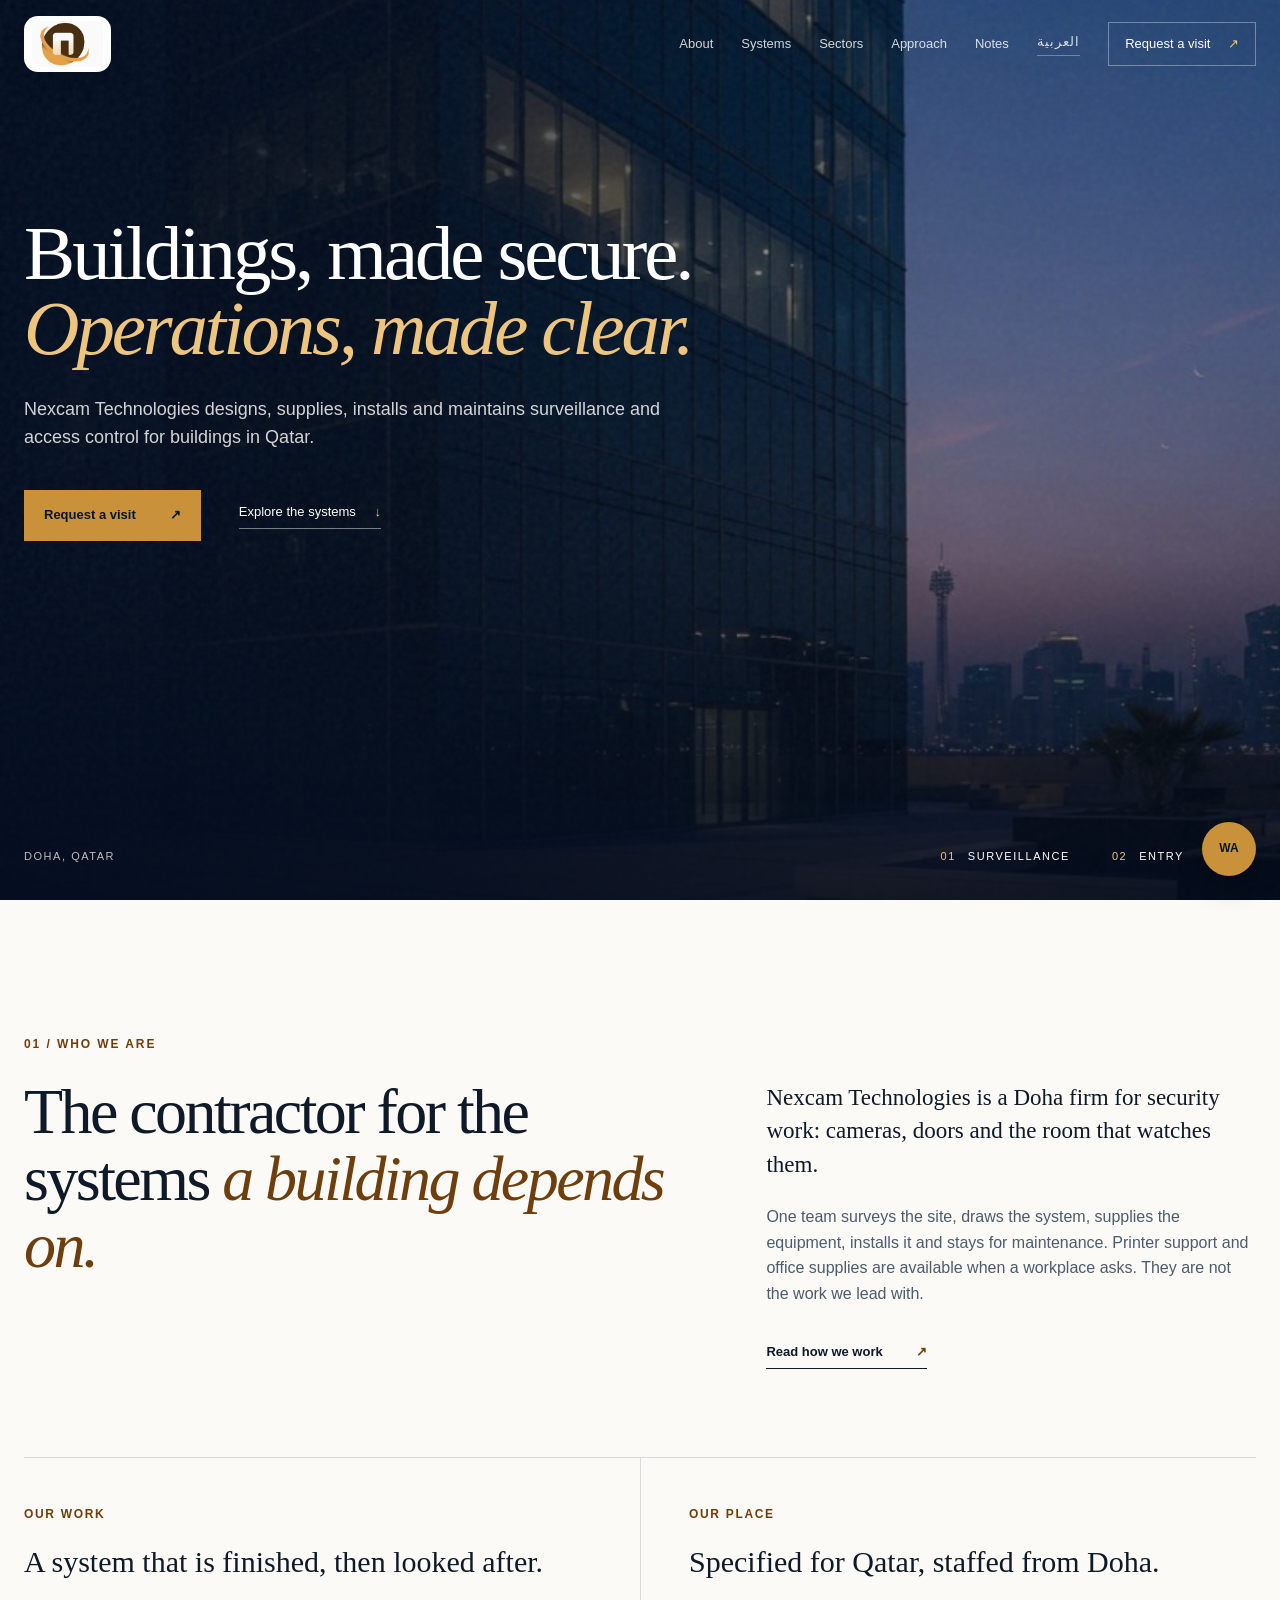
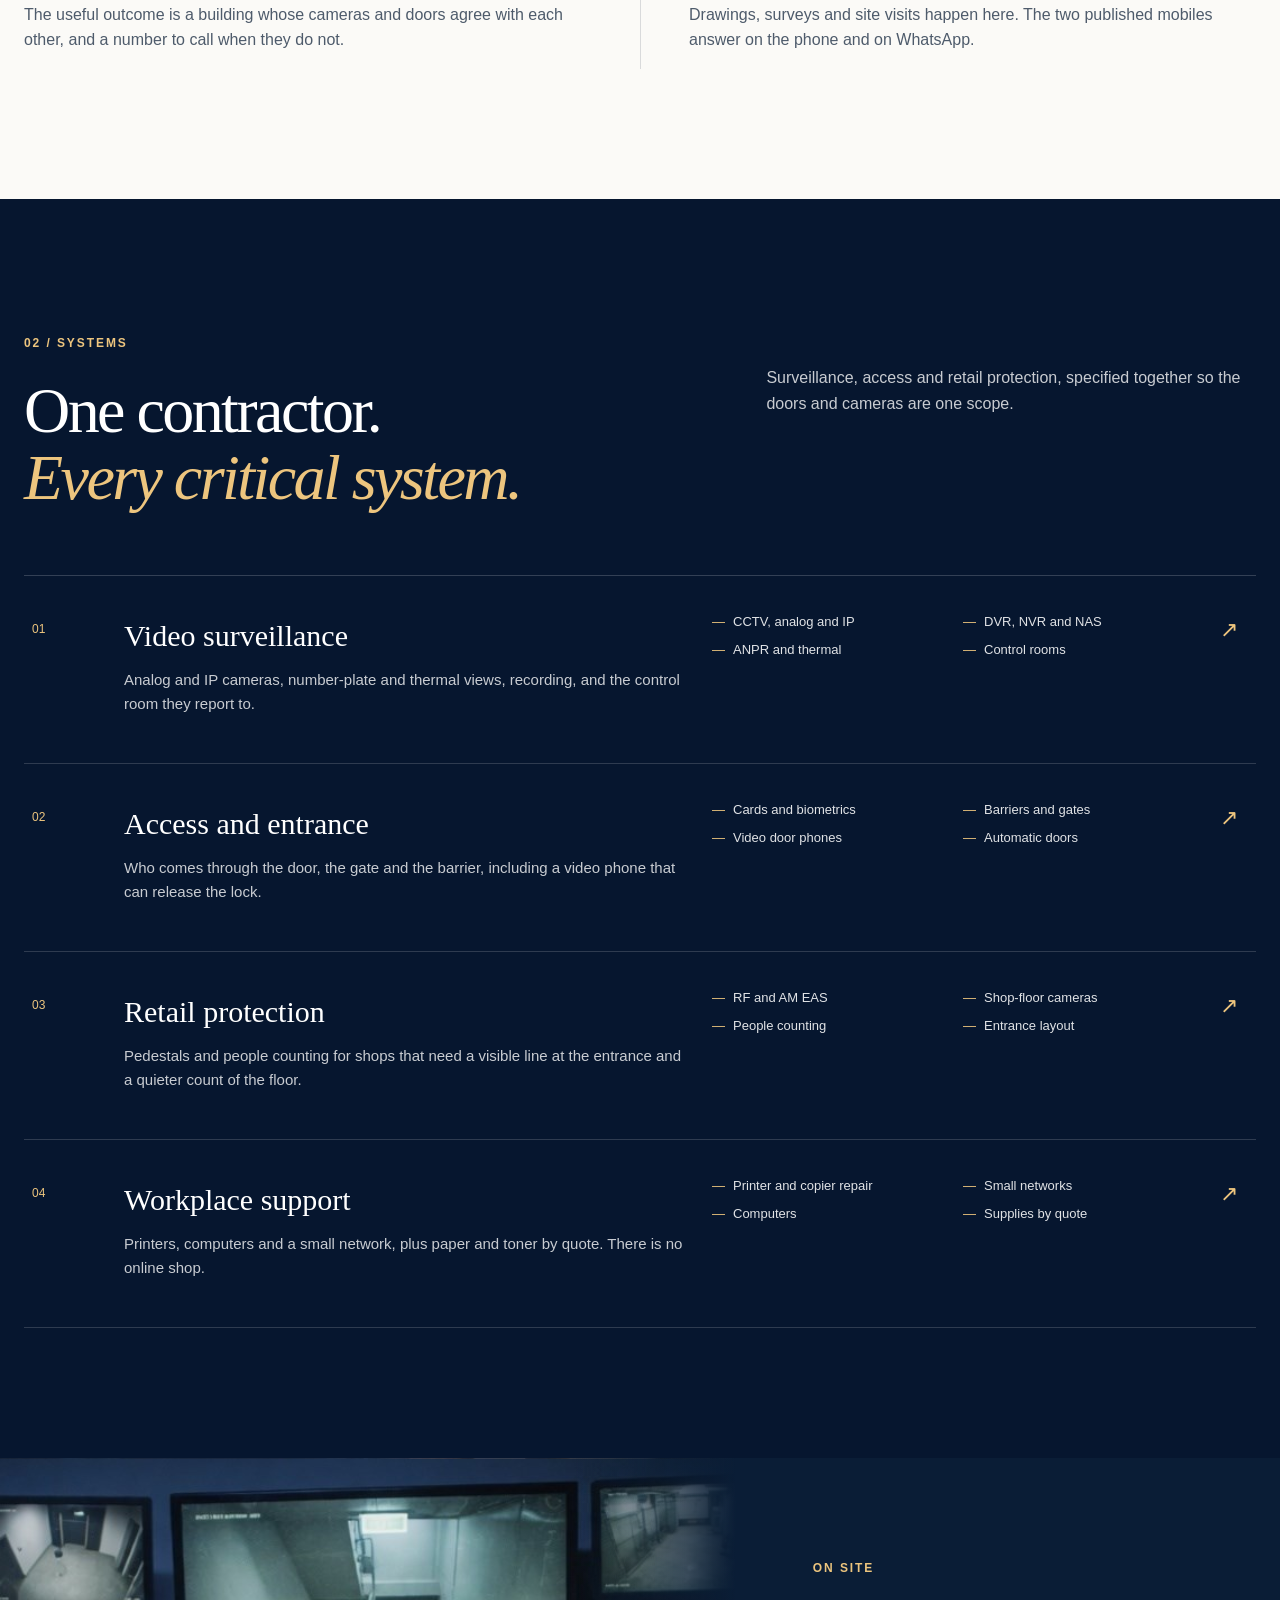
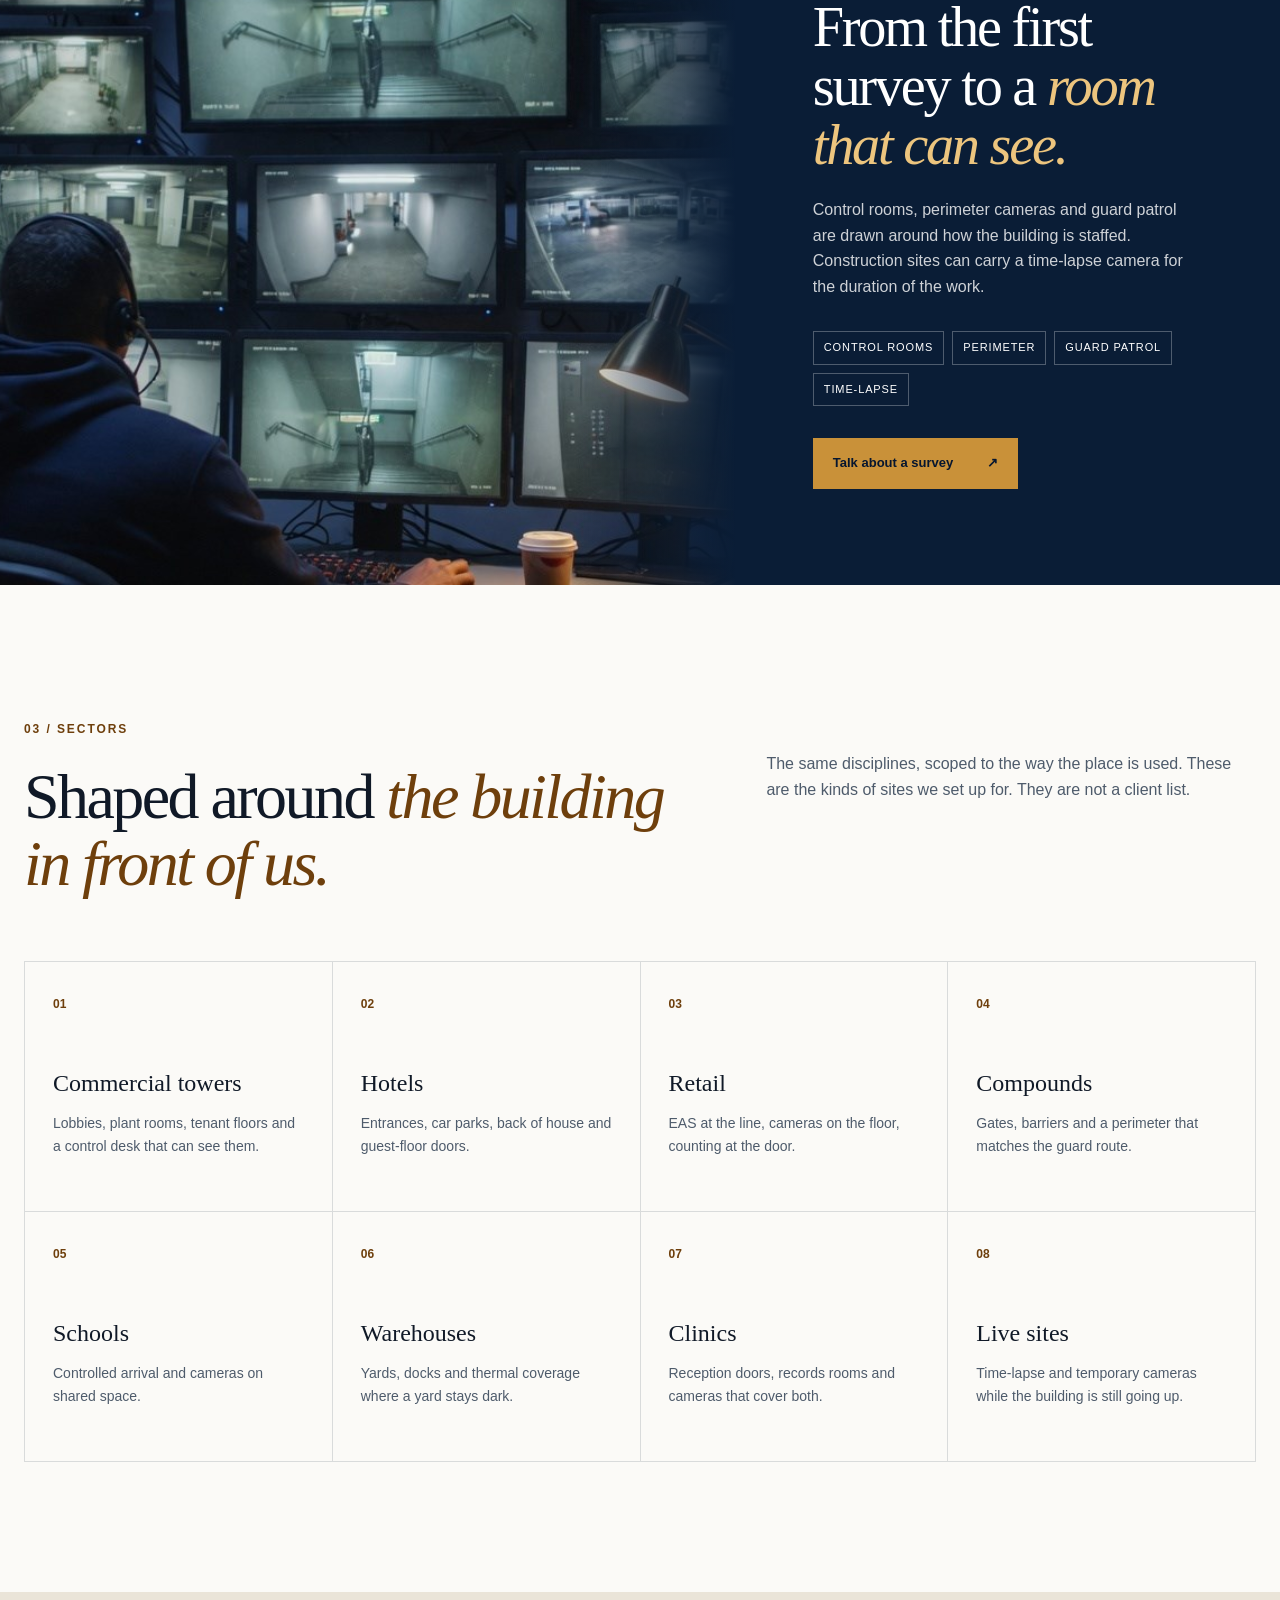
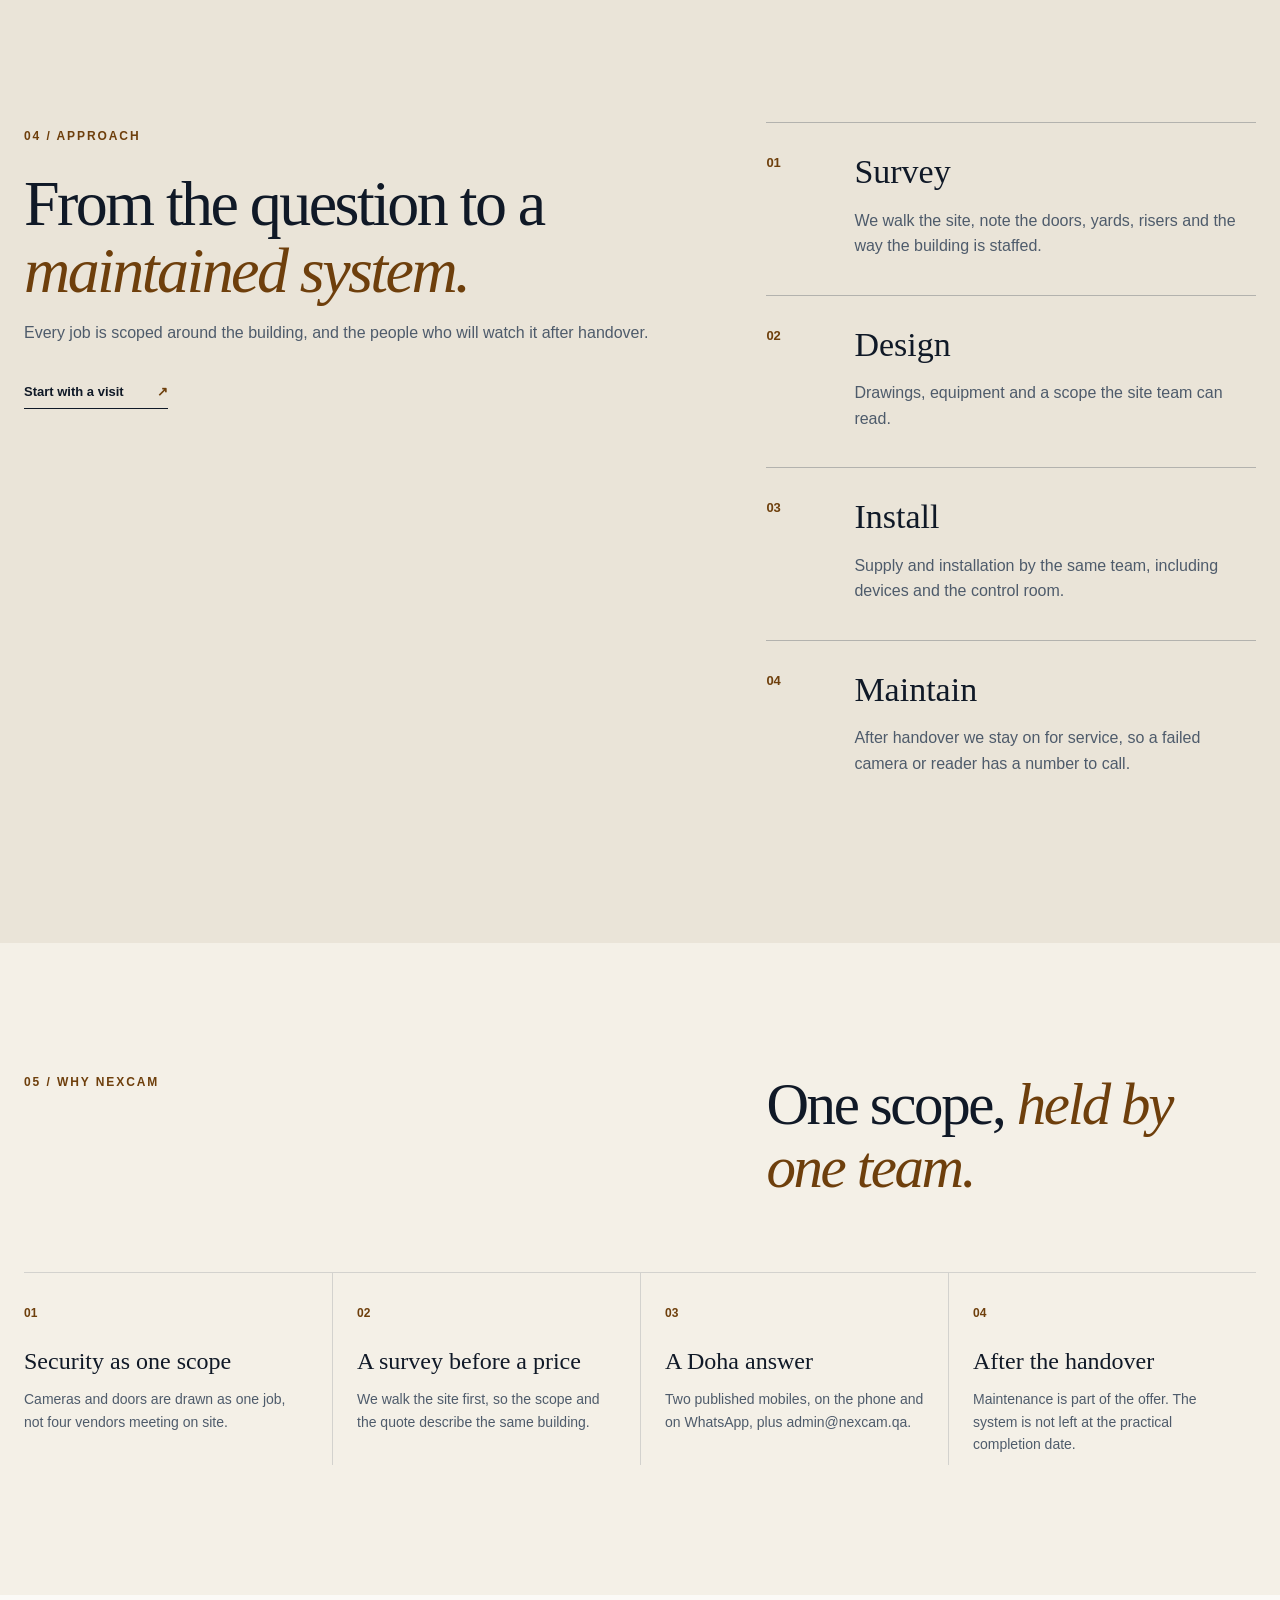
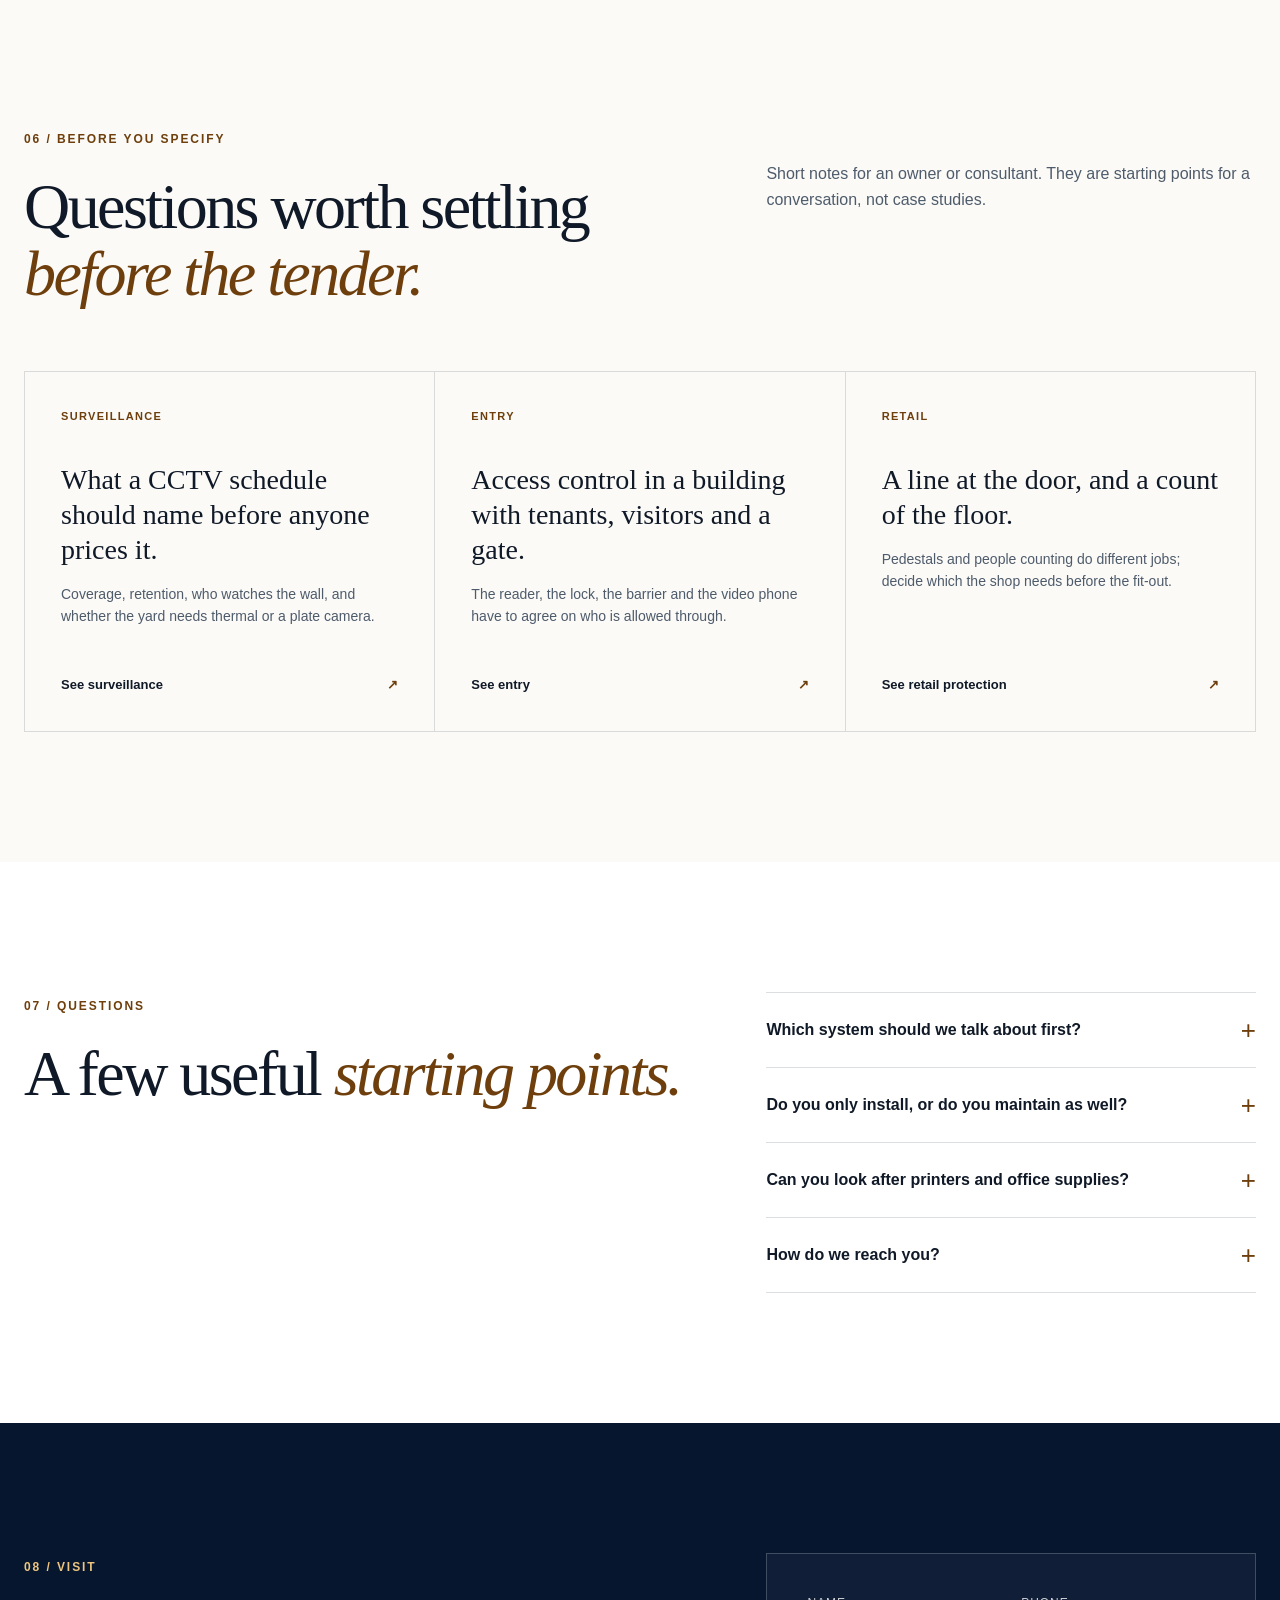
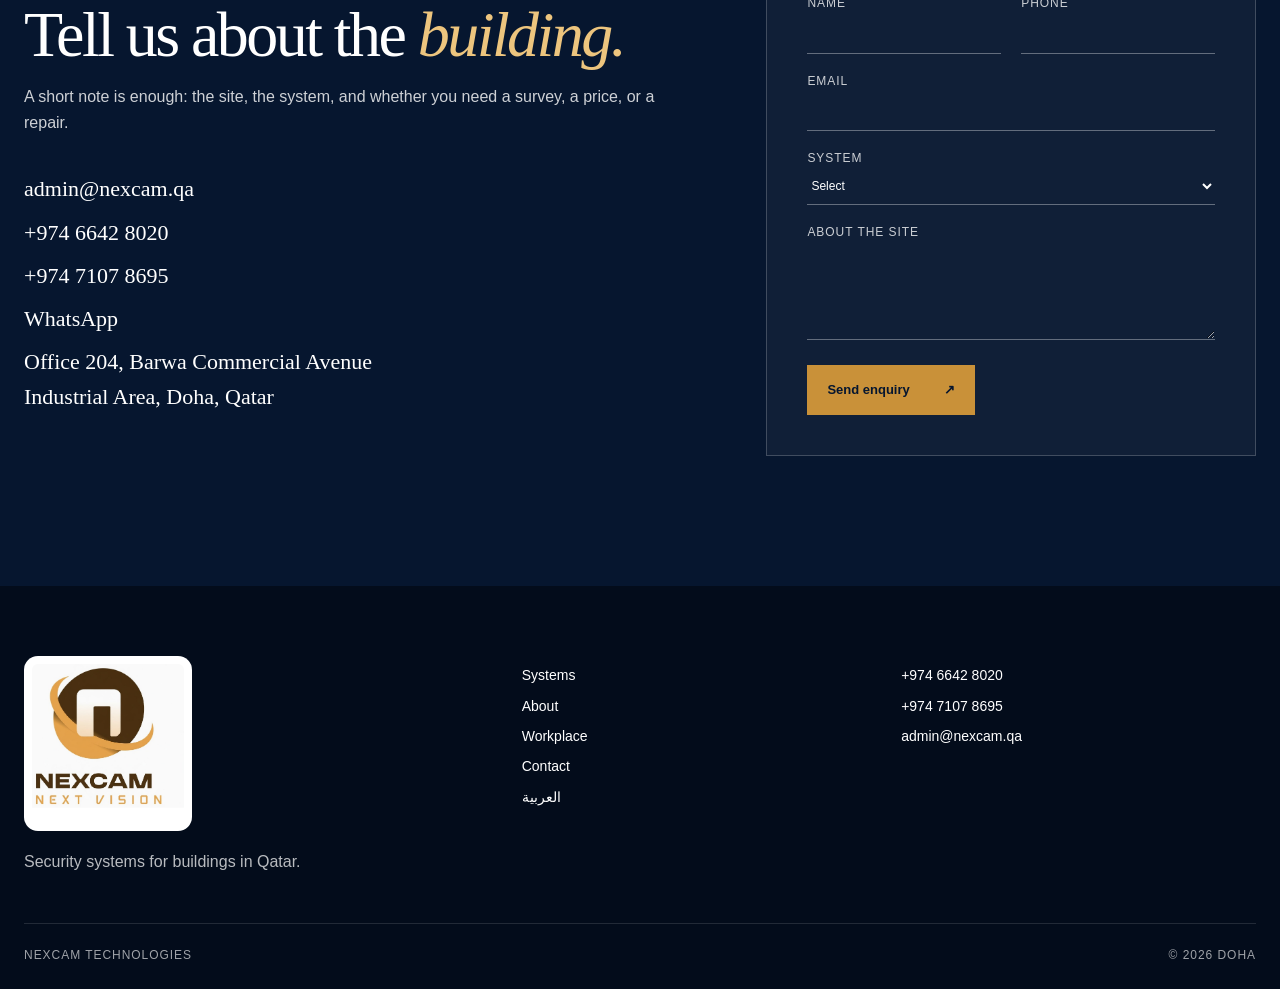
==== commit 49220b29: "Remove building ELV services from the site Co-Authored-By: Claude Sonnet 5.5 <noreply@anthropic.com>" ====
--- a/index.html
+++ b/index.html
@@ -3,14 +3,14 @@
 <head>
   <meta charset="utf-8">
   <meta name="viewport" content="width=device-width, initial-scale=1">
-  <title>Nexcam Technologies | Security and ELV systems in Qatar</title>
-  <meta name="description" content="Nexcam Technologies designs, supplies, installs and maintains security and extra-low-voltage systems for buildings in Qatar.">
+  <title>Nexcam Technologies | Security systems in Qatar</title>
+  <meta name="description" content="Nexcam Technologies designs, supplies, installs and maintains security systems for buildings in Qatar.">
   <link rel="canonical" href="https://nexcam.qa/">
   <link rel="alternate" hreflang="en" href="https://nexcam.qa/">
   <link rel="alternate" hreflang="ar" href="https://nexcam.qa/ar/">
   <link rel="alternate" hreflang="x-default" href="https://nexcam.qa/">
-  <meta property="og:title" content="Nexcam Technologies | Security and ELV systems in Qatar">
-  <meta property="og:description" content="Design, supply, installation and maintenance for surveillance, access and building ELV in Qatar.">
+  <meta property="og:title" content="Nexcam Technologies | Security systems in Qatar">
+  <meta property="og:description" content="Design, supply, installation and maintenance for surveillance and access control in Qatar.">
   <meta property="og:type" content="website">
   <meta property="og:url" content="https://nexcam.qa/">
   <meta property="og:image" content="https://nexcam.qa/images/dusk.jpg">
@@ -71,7 +71,7 @@
       <div class="hero-grain" aria-hidden="true"></div>
       <div class="container hero-content">
         <h1 id="hero-title" class="reveal">Buildings, made secure.<br><em>Operations, made clear.</em></h1>
-        <p class="hero-intro reveal">Nexcam Technologies designs, supplies, installs and maintains surveillance, access and the extra-low-voltage systems a building in Qatar runs on.</p>
+        <p class="hero-intro reveal">Nexcam Technologies designs, supplies, installs and maintains surveillance and access control for buildings in Qatar.</p>
         <div class="hero-actions reveal">
           <a class="button button-gold" href="#contact">Request a visit <span>↗</span></a>
           <a class="text-link" href="#services">Explore the systems <span>↓</span></a>
@@ -93,7 +93,7 @@
           <h2 class="display reveal">The contractor for the systems <em>a building depends on.</em></h2>
         </div>
         <div class="statement-copy reveal">
-          <p class="lead">Nexcam Technologies is a Doha firm for security and extra-low-voltage work: cameras, doors, cabling, public address and the room that watches them.</p>
+          <p class="lead">Nexcam Technologies is a Doha firm for security work: cameras, doors and the room that watches them.</p>
           <p>One team surveys the site, draws the system, supplies the equipment, installs it and stays for maintenance. Printer support and office supplies are available when a workplace asks. They are not the work we lead with.</p>
           <a class="arrow-link" href="about.html">Read how we work <span>↗</span></a>
         </div>
@@ -119,7 +119,7 @@
             <span class="section-index reveal">02 / Systems</span>
             <h2 class="display reveal">One contractor.<br><em>Every critical system.</em></h2>
           </div>
-          <p class="reveal">Security and building ELV, specified together so the doors, cameras and cabling are one scope.</p>
+          <p class="reveal">Surveillance, access and retail protection, specified together so the doors and cameras are one scope.</p>
         </div>
         <div class="service-list">
           <a class="service-row reveal" href="security.html#surveillance">
@@ -140,14 +140,8 @@
             <ul><li>RF and AM EAS</li><li>People counting</li><li>Shop-floor cameras</li><li>Entrance layout</li></ul>
             <span class="service-arrow" aria-hidden="true">↗</span>
           </a>
-          <a class="service-row reveal" href="security.html#buildings">
+          <a class="service-row reveal" href="workplace.html">
             <span class="service-no">04</span>
-            <div><h3>Building ELV</h3><p>The pathways and rooms around the security scope: sound, television, parking, lighting, cabling and presentation.</p></div>
-            <ul><li>Public address and BGM</li><li>Cabling and fiber</li><li>SMATV and IPTV</li><li>Parking, light, AV</li></ul>
-            <span class="service-arrow" aria-hidden="true">↗</span>
-          </a>
-          <a class="service-row reveal" href="workplace.html">
-            <span class="service-no">05</span>
             <div><h3>Workplace support</h3><p>Printers, computers and a small network, plus paper and toner by quote. There is no online shop.</p></div>
             <ul><li>Printer and copier repair</li><li>Computers</li><li>Small networks</li><li>Supplies by quote</li></ul>
             <span class="service-arrow" aria-hidden="true">↗</span>
@@ -181,7 +175,7 @@
           <article class="industry-card reveal"><span>02</span><h3>Hotels</h3><p>Entrances, car parks, back of house and guest-floor doors.</p></article>
           <article class="industry-card reveal"><span>03</span><h3>Retail</h3><p>EAS at the line, cameras on the floor, counting at the door.</p></article>
           <article class="industry-card reveal"><span>04</span><h3>Compounds</h3><p>Gates, barriers and a perimeter that matches the guard route.</p></article>
-          <article class="industry-card reveal"><span>05</span><h3>Schools</h3><p>Controlled arrival, cameras on shared space, public address that speaks clearly.</p></article>
+          <article class="industry-card reveal"><span>05</span><h3>Schools</h3><p>Controlled arrival and cameras on shared space.</p></article>
           <article class="industry-card reveal"><span>06</span><h3>Warehouses</h3><p>Yards, docks and thermal coverage where a yard stays dark.</p></article>
           <article class="industry-card reveal"><span>07</span><h3>Clinics</h3><p>Reception doors, records rooms and cameras that cover both.</p></article>
           <article class="industry-card reveal"><span>08</span><h3>Live sites</h3><p>Time-lapse and temporary cameras while the building is still going up.</p></article>
@@ -200,7 +194,7 @@
         <ol class="steps">
           <li class="reveal"><span>01</span><div><h3>Survey</h3><p>We walk the site, note the doors, yards, risers and the way the building is staffed.</p></div></li>
           <li class="reveal"><span>02</span><div><h3>Design</h3><p>Drawings, equipment and a scope the site team can read.</p></div></li>
-          <li class="reveal"><span>03</span><div><h3>Install</h3><p>Supply and installation by the same team, including cabling, devices and the control room.</p></div></li>
+          <li class="reveal"><span>03</span><div><h3>Install</h3><p>Supply and installation by the same team, including devices and the control room.</p></div></li>
           <li class="reveal"><span>04</span><div><h3>Maintain</h3><p>After handover we stay on for service, so a failed camera or reader has a number to call.</p></div></li>
         </ol>
       </div>
@@ -213,7 +207,7 @@
           <blockquote class="reveal">One scope, <em>held by one team.</em></blockquote>
         </div>
         <div class="why-grid">
-          <article class="reveal"><span>01</span><h3>Security and ELV together</h3><p>Cameras, doors and cabling are drawn as one job, not four vendors meeting on site.</p></article>
+          <article class="reveal"><span>01</span><h3>Security as one scope</h3><p>Cameras and doors are drawn as one job, not four vendors meeting on site.</p></article>
           <article class="reveal"><span>02</span><h3>A survey before a price</h3><p>We walk the site first, so the scope and the quote describe the same building.</p></article>
           <article class="reveal"><span>03</span><h3>A Doha answer</h3><p>Two published mobiles, on the phone and on WhatsApp, plus admin@nexcam.qa.</p></article>
           <article class="reveal"><span>04</span><h3>After the handover</h3><p>Maintenance is part of the offer. The system is not left at the practical completion date.</p></article>
@@ -244,10 +238,10 @@
             <a href="security.html#entry">See entry <span>↗</span></a>
           </article>
           <article class="insight-card reveal">
-            <small>Building ELV</small>
-            <h3>Sound, cabling and parking, settled before the ceiling closes.</h3>
-            <p>Public address, structured cabling and parking guidance are cheaper to place on the drawing than to chase on site.</p>
-            <a href="security.html#buildings">See building ELV <span>↗</span></a>
+            <small>Retail</small>
+            <h3>A line at the door, and a count of the floor.</h3>
+            <p>Pedestals and people counting do different jobs; decide which the shop needs before the fit-out.</p>
+            <a href="security.html#retail">See retail protection <span>↗</span></a>
           </article>
         </div>
       </div>
@@ -307,7 +301,6 @@
               <option>Surveillance</option>
               <option>Access and entrance</option>
               <option>Retail protection</option>
-              <option>Building ELV</option>
               <option>Workplace support</option>
               <option>Not sure yet</option>
             </select>
@@ -324,7 +317,7 @@
     <div class="container footer-top">
       <div class="footer-brand">
         <img src="images/logo.jpg" alt="Nexcam, Next Vision" width="280" height="280">
-        <p>Security and extra-low-voltage systems for buildings in Qatar.</p>
+        <p>Security systems for buildings in Qatar.</p>
       </div>
       <nav class="footer-links" aria-label="Footer">
         <a href="security.html">Systems</a>
